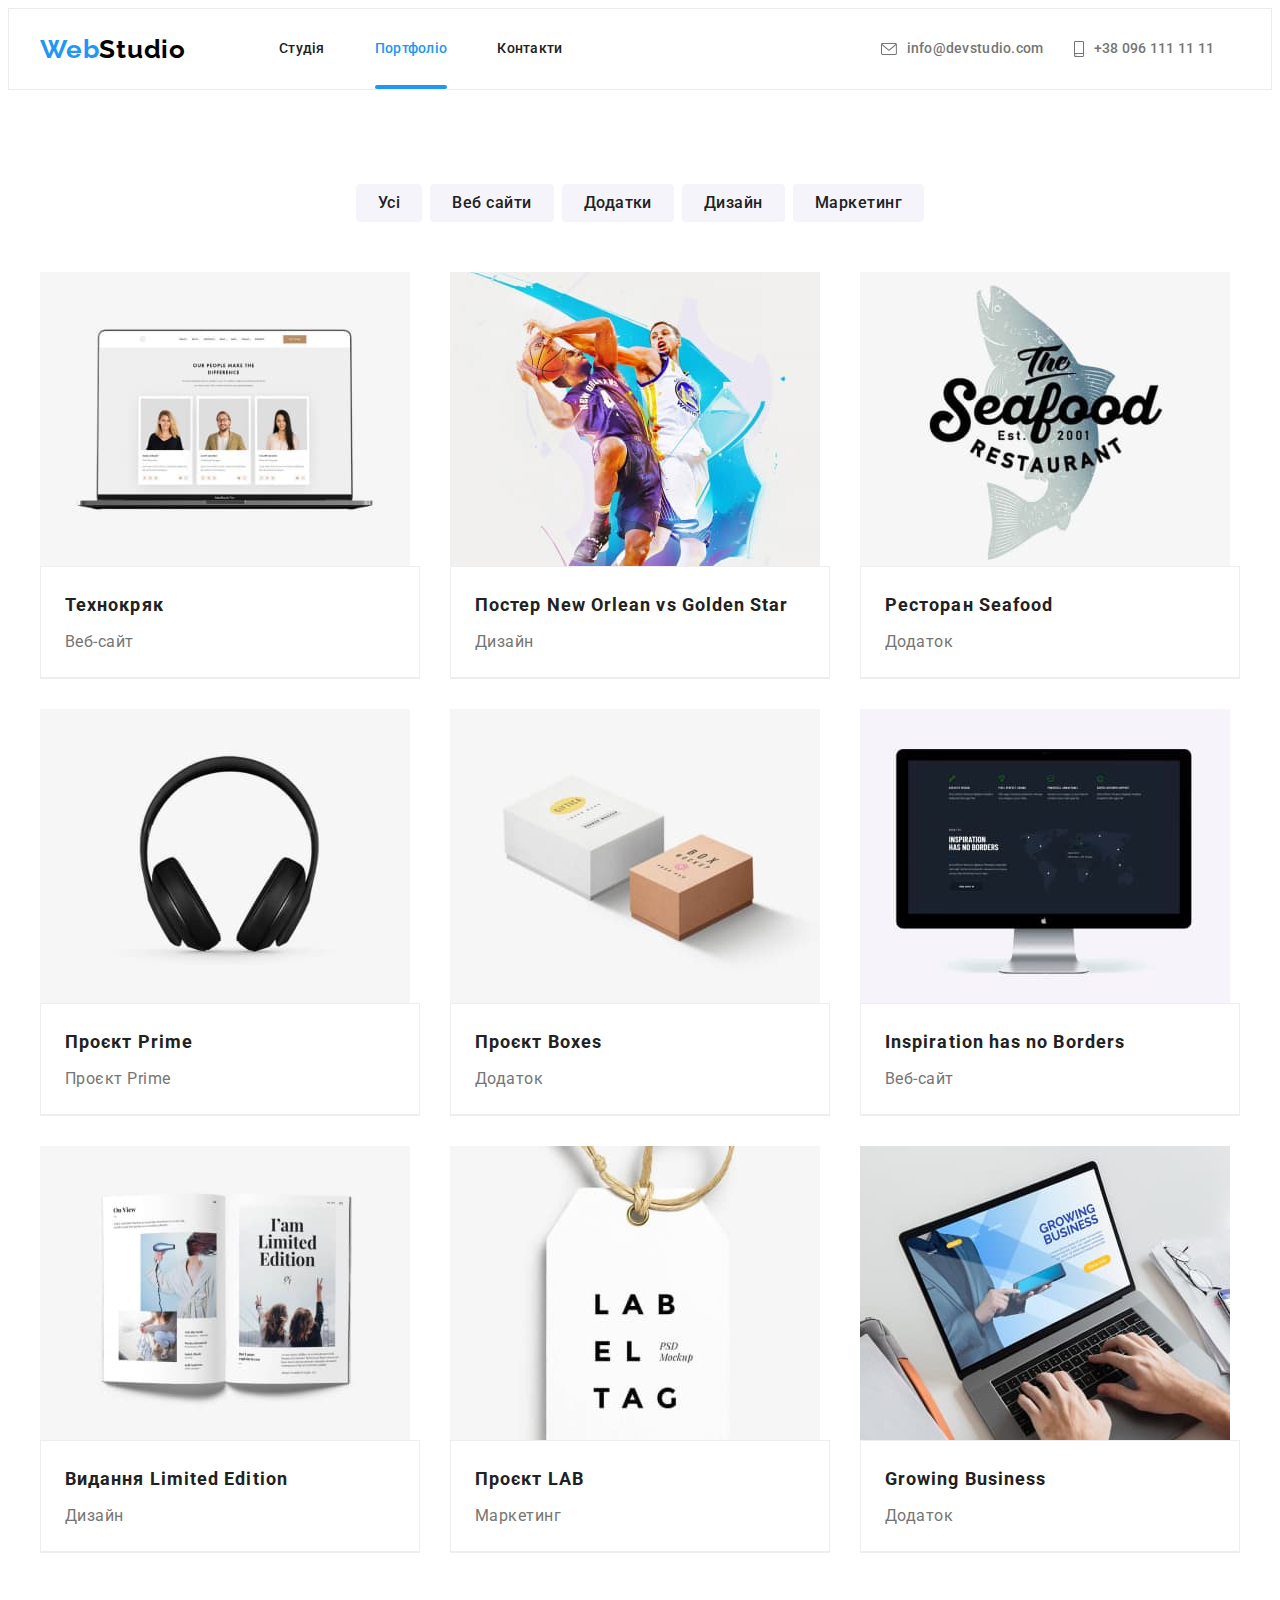
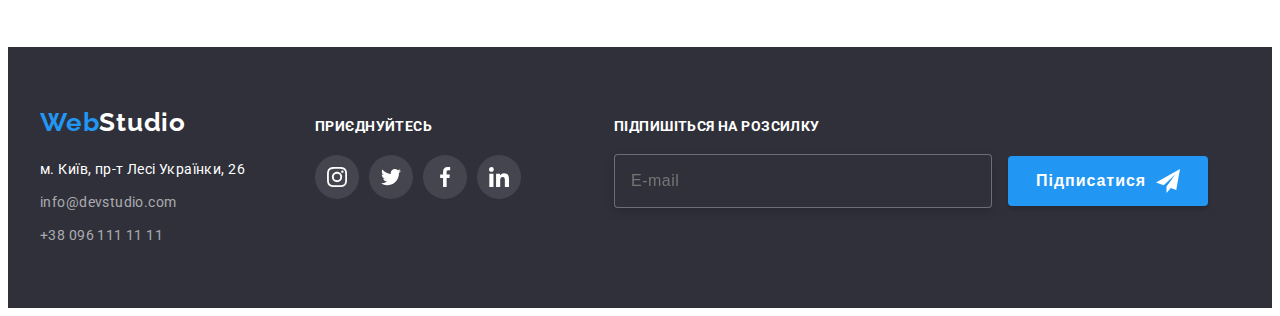
==== portfolio.html @ a2243b5a "start" ====
<!DOCTYPE html>
<html lang="uk">
  <head>
    <meta charset="UTF-8" />
    <meta http-equiv="X-UA-Compatible" content="IE=edge" />
    <meta name="viewport" content="width=device-width, initial-scale=1.0" />
    <title>Portfolio</title>
    <link rel="preconnect" href="https://fonts.googleapis.com" />
    <link rel="preconnect" href="https://fonts.gstatic.com" crossorigin />
    <link
      href="https://fonts.googleapis.com/css2?family=Raleway:wght@700&family=Roboto:wght@400;500;700;900&display=swap"
      rel="stylesheet"
    />
    <link
      rel="stylesheet"
      href="https://cdnjs.cloudflare.com/ajax/libs/modern-normalize/1.1.0/modern-normalize.min.css"
      integrity="sha512-wpPYUAdjBVSE4KJnH1VR1HeZfpl1ub8YT/NKx4PuQ5NmX2tKuGu6U/JRp5y+Y8XG2tV+wKQpNHVUX03MfMFn9Q=="
      crossorigin="anonymous"
      referrerpolicy="no-referrer"
    />
    <link rel="stylesheet" href="./css/styles.css" />
  </head>
  <body>
    <header class="header-page">
      <div class="container main-nav">
        <nav class="site">
          <a class="logo" href="./index.html"
            >Web<span class="black-logo">Studio</span></a
          >
          <ul class="site-nav">
            <li><a class="link-nav" href="./index.html">Студія</a></li>
            <li>
              <a class="link-nav current" href="/portfolio.html">Портфоліо</a>
            </li>
            <li><a class="link-nav" href="">Контакти</a></li>
          </ul>
        </nav>
        <ul class="auth-nav">
          <li class="contact-icon">
            <a class="link" href="mailto:info@devstudio.com">
              <svg class="mail-icon" width="16" height="12">
                <use href="./images/icons.svg#icon-envelope"></use></svg
              >info@devstudio.com
            </a>
          </li>
          <li class="contact-icon">
            <a class="link tel" href="tel:+380961111111">
              <svg class="smarthone-icon" width="10" height="16">
                <use href="./images/icons.svg#icon-smartphone"></use>
              </svg>
              +38 096 111 11 11
            </a>
          </li>
        </ul>
      </div>
    </header>
    <main>
      <section class="type-button">
        <div class="container">
          <div class="filter-button">
            <ul class="list-button">
              <li>
                <button class="button-filter" type="button">Усі</button>
              </li>
              <li>
                <button class="button-filter" type="button">Веб сайти</button>
              </li>
              <li>
                <button class="button-filter" type="button">Додатки</button>
              </li>
              <li>
                <button class="button-filter" type="button">Дизайн</button>
              </li>
              <li>
                <button class="button-filter" type="button">Маркетинг</button>
              </li>
            </ul>
          </div>
          <ul class="list-image">
            <li class="portfolio-image">
              <a class="link-img" href="">
                <div class="wrap">
                  <img src="./img/img8.jpg" alt="Ноутбук" width="370" />
                  <p class="hover-text">
                    Ресурс пропонує комплексні пропозиції з різним рівнем
                    функціоналу та сервісів. Все це дозволить відвідувачу
                    отримати вичерпні відомості про компанію чи приватну особу.
                  </p>
                </div>
                <div class="description-image">
                  <h2 class="title-description">Технокряк</h2>
                  <p class="sub-description">Веб-сайт</p>
                </div>
              </a>
            </li>
            <li class="portfolio-image">
              <a class="link-img" href=""
                ><img src="./img/img9.jpg" alt="Баскетбол" width="370" />
                <div class="description-image">
                  <h2 class="title-description">
                    Постер New Orlean vs Golden Star
                  </h2>
                  <p class="sub-description">Дизайн</p>
                </div>
              </a>
            </li>
            <li class="portfolio-image">
              <a class="link-img" href=""
                ><img src="./img/img10.jpg" alt="Риба" width="370" />
                <div class="description-image">
                  <h2 class="title-description">Ресторан Seafood</h2>
                  <p class="sub-description">Додаток</p>
                </div>
              </a>
            </li>
            <li class="portfolio-image">
              <a class="link-img" href=""
                ><img src="./img/img11.jpg" alt="Навушники" width="370" />
                <div class="description-image">
                  <h2 class="title-description">Проєкт Prime</h2>
                  <p class="sub-description">Проєкт Prime</p>
                </div>
              </a>
            </li>
            <li class="portfolio-image">
              <a class="link-img" href=""
                ><img src="./img/img12.jpg" alt="Коробки" width="370" />
                <div class="description-image">
                  <h2 class="title-description">Проєкт Boxes</h2>
                  <p class="sub-description">Додаток</p>
                </div>
              </a>
            </li>
            <li class="portfolio-image">
              <a class="link-img" href=""
                ><img src="./img/img13.jpg" alt="Монітор" width="370" />
                <div class="description-image">
                  <h2 class="title-description">Inspiration has no Borders</h2>
                  <p class="sub-description">Веб-сайт</p>
                </div>
              </a>
            </li>
            <li class="portfolio-image">
              <a class="link-img" href=""
                ><img src="./img/img14.jpg" alt="Книга" width="370" />
                <div class="description-image">
                  <h2 class="title-description">Видання Limited Edition</h2>
                  <p class="sub-description">Дизайн</p>
                </div>
              </a>
            </li>
            <li class="portfolio-image">
              <a class="link-img" href=""
                ><img src="./img/img15.jpg" alt="Брелок" width="370" />
                <div class="description-image">
                  <h2 class="title-description">Проєкт LAB</h2>
                  <p class="sub-description">Маркетинг</p>
                </div>
              </a>
            </li>
            <li class="portfolio-image">
              <a class="link-img" href=""
                ><img src="./img/img16.jpg" alt="Ноутбук" width="370" />
                <div class="description-image">
                  <h2 class="title-description">Growing Business</h2>
                  <p class="sub-description">Додаток</p>
                </div>
              </a>
            </li>
          </ul>
        </div>
      </section>
    </main>
    <footer class="footer">
      <div class="container footer-item">
        <div class="footer-adress">
          <a class="logo-footer" href="/index.html">Web<span class="partlogo">Studio</span></a>
          <address class="adress">
            <a class="street" href="">м. Київ, пр-т Лесі Українки, 26</a>
            <ul class="communication">
              <li class="contact-item">
                <a class="contact mail" href="mailto:info@devstudio.com">info@devstudio.com</a>
              </li>
              <li>
                <a class="contact" href="tel:+380961111111">+38 096 111 11 11</a>
              </li>
            </ul>
          </address>
        </div>
        <div class="footer-soc">
          <h2 class="footer-title">приєднуйтесь</h2>
          <ul class="footer-soc-list">
            <li class="footer-soc-item">
              <a href="" class="footer-soc-link">
                <svg class="footer-soc-icon" width="20" height="20">
                  <use href="./images/icons.svg#icon-instagram-2"></use>
                </svg>
              </a>
            </li>
            <li class="footer-soc-item">
              <a href="" class="footer-soc-link">
                <svg class="footer-soc-icon" width="20" height="20">
                  <use href="./images/icons.svg#icon-twitter-1"></use>
                </svg>
              </a>
            </li>
            <li class="footer-soc-item">
              <a href="" class="footer-soc-link">
                <svg class="footer-soc-icon" width="20" height="20">
                  <use href="./images/icons.svg#icon-facebook-1"></use>
                </svg>
              </a>
            </li>
            <li class="footer-soc-item">
              <a href="" class="footer-soc-link">
                <svg class="footer-soc-icon" width="20" height="20">
                  <use href="./images/icons.svg#icon-linkedin-1"></use>
                </svg>
              </a>
            </li>
          </ul>
        </div>
        <form class="footer-send">
          <label for="email" class="send"><span> Підпишіться на розсилку </span>
          
            <input class="input-email" type="email" name="email" placeholder="E-mail" id="email" />
          </label>
          <button class="subscribe" type="submit">Підписатися
            <svg class="icon-send" width="24" height="24">
              <use href="./images/icons.svg#icon-icon-send"></use>
            </svg>
          </button>
        </form>
      </div>
    </footer>
  </body>
</html>
---- css/styles.css ----
body {
  font-family: "Roboto", sans-serif;
  font-style: normal;
  background-color: #ffffff;
}
:root {
  --brand-color: #ffffff;
  --text-color: #212121;
  --button-color: #2196f3;
}

p,
h1,
h2,
h3,
h4,
h5,
h6 {
  margin: 0;
}
ul,
ol {
  margin: 0;
  padding-left: 0;
}
button {
  cursor: pointer;
}
address {
  font-style: normal;
  margin-top: 20px;
}
img {
  display: block;
}

.container {
  width: 1200px;
  padding-left: 15px;
  padding-right: 15px;
  margin: 0 auto;
}

.header-page {
  border: 1px solid #ececec;
  display: flex;
  align-items: center;
}

.logo {
  font-family: "Raleway";
  font-weight: 700;
  font-size: 26px;
  line-height: 1.19;
  letter-spacing: 0.03em;
  color: var(--button-color);
  text-decoration: none;
  margin-right: 93px;
}
.black-logo {
  color: #000;
}
.partlogo {
  color: var(--brand-color);
}

.button-buy {
  display: flex;
  flex-direction: column;
  align-items: center;
}

.overlay {
  max-width: 1600px;
  height: 600px;
  margin-left: auto;
  margin-right: auto;
  background-image: linear-gradient(
      to right,
      rgba(47, 48, 58, 0.4),
      rgba(47, 48, 58, 0.4)
    ),
    url(../images/hero.jpg);
  background-repeat: no-repeat;
  background-position: center;
  background-size: cover;
}

.backdrop {
  position: fixed;
  width: 100%;
  height: 100%;
  top: 0;
  left: 0;
  background-color: rgba(0, 0, 0, 0.2);
  transition: opacity 250ms cubic-bezier(0.4, 0, 0.2, 1),
    vissbility 250ms cubic-bezier(0.4, 0, 0.2, 1);
}

.backdrop.is-hidden {
  opacity: 0;
  pointer-events: none;
}

.modal {
  position: absolute;
  width: 528px;
  min-height: 581px;
  top: 50%;
  left: 50%;
  transform: translate(-50%, -50%);
  padding-left: 40px;
  padding-right: 40px;
  background: #ffffff;
  border-radius: 4px;
  box-shadow: 0px 1px 3px rgba(0, 0, 0, 0.12), 0px 1px 1px rgba(0, 0, 0, 0.14),
    0px 2px 1px rgba(0, 0, 0, 0.2);
  transform: translate(-50%, -50%) rotate(0);
  transition: transform 250ms cubic-bezier(0.4, 0, 0.2, 1),
    border-radius 250ms cubic-bezier(0.4, 0, 0.2, 1);
}

.backdrop.is-hidden .modal {
  transform: translate(-50%, -50%) rotate(-360deg);
  border-radius: 50%;
}

.close {
  width: 30px;
  height: 30px;
  background-color: #ffffff;
  border: 1px solid rgba(0, 0, 0, 0.1);
  border-radius: 50%;
  fill: #000000;
  position: absolute;
  right: 8px;
  top: 8px;
  display: flex;
  align-items: center;
  justify-content: center;
  cursor: pointer;
  transition: fill 250ms cubic-bezier(0.4, 0, 0.2, 1);
}

.close:focus,
.close:hover {
  fill: var(--button-color);
}

.is-hiden {
  opacity: 0;
  visibility: hidden;
  pointer-events: none;
}

.modal-title {
  font-weight: 700;
  font-size: 20px;
  line-height: 1.15;
  text-align: center;
  letter-spacing: 0.03em;
  color: #212121;
  margin-top: 40px;
  margin-bottom: 12px;
}
.modal-input {
  min-width: 100%;
  height: 40px;
  padding-left: 42px;
  border: 1px solid rgba(33, 33, 33, 0.2);
  border-radius: 4px;
  outline: transparent;
  transition: border-color 250ms cubic-bezier(0.4, 0, 0.2, 1);
}

.modal-input:focus {
  border-color: var(--button-color);
}

.input-label {
  margin-bottom: 10px;
}

.label {
  margin-bottom: 4px;
  margin-top: 10px;
}

.input-label span {
  display: block;
  font-weight: 400;
  font-size: 12px;
  line-height: 1.17;
  letter-spacing: 0.01em;
  color: #757575;
}

.modal-textarea {
  width: 100%;
  min-height: 120px;
  border: 1px solid rgba(33, 33, 33, 0.2);
  border-radius: 4px;
  margin-bottom: 20px;
  font-weight: 400;
  font-size: 12px;
  line-height: 1.67;
  letter-spacing: 0.01em;
  color: rgba(117, 117, 117, 0.5);
  padding-top: 12px;
  padding-left: 16px;
  resize: none;
  outline: transparent;
  transition: border-color 250ms cubic-bezier(0.4, 0, 0.2, 1);
}
.modal-textarea:focus {
  border-color: var(--button-color);
}

.input-wrap {
  position: relative;
}

.input-label {
  margin-bottom: 10px;
}

.modal-link {
  text-decoration: none;
  margin-left: 2px;
}

.modal-icon {
  position: absolute;
  left: 15px;
  top: 50%;
  transform: translateY(-50%);
  right: 15px;
  transition: fill 250ms cubic-bezier(0.4, 0, 0.2, 1);
}

.modal-input:focus + .modal-icon {
  fill: var(--button-color);
}

.modal-send {
  font-weight: 700;
  font-size: 16px;
  line-height: 1.88;
  text-align: center;
  justify-content: center;
  letter-spacing: 0.06em;
  color: #ffffff;
  background: #2196f3;

  border-radius: 4px;
  border: none;
  padding-top: 10px;
  padding-bottom: 10px;
  min-width: 200px;
  cursor: pointer;
  display: block;
  margin: 0 auto;
  transition: box-shadow 250ms cubic-bezier(0.4, 0, 0.2, 1);
}

.modal-send:hover,
.modal-send:focus {
  box-shadow: 0px 4px 4px rgba(0, 0, 0, 0.15);
}

.checkbox-label {
  display: flex;
  align-items: center;
  justify-content: center;
  font-weight: 400;
  font-size: 14px;
  line-height: 1.71;
  letter-spacing: 0.03em;
  color: #757575;
  margin-bottom: 30px;
}

.checkbox-text {
  color: var(--button-color);
  position: relative;
}

.checkbox-text::after {
  content: "";
  width: 100%;
  height: 1px;
  background: #2196f3;
  border-radius: 1px;
  position: absolute;
  display: block;
  bottom: 0;
}

.checkbox {
  appearance: none;
}

.icon {
  display: inline-block;
  width: 16px;
  height: 15px;
  border: 2px solid #212121;
  border-radius: 4px;
  margin-right: 8px;
}

.checkbox:checked + .icon {
  border-color: var(--button-color);
  background-color: var(--button-color);
  background-image: url(../images/checked.svg);
  background-size: contain;
  background-origin: content-box;
}

.decision {
  padding-top: 200px;
  padding-bottom: 200px;
  background-color: #2f303a;
  display: flex;
  align-items: center;
}

.footer {
  background-color: #2f303a;
}
.footer-soc {
  margin-left: 70px;
}

.footer-item {
  display: flex;
  align-items: baseline;
}

.footer-title {
  display: block;
  font-weight: 700;
  font-size: 14px;
  line-height: 1.14;
  letter-spacing: 0.03em;
  text-transform: uppercase;
  color: #ffffff;
  margin-bottom: 20px;
}

.footer-soc-icon {
  fill: #ffffff;
}

.footer-soc-list {
  display: flex;
  justify-content: center;
  gap: 10px;
}

.footer-soc-link {
  width: 100%;
  height: 100%;
  display: flex;
  align-items: center;
  justify-content: center;
  background: rgba(255, 255, 255, 0.1);
  border-radius: 50%;
  fill: #ffffff;
  transition: background-color 250ms cubic-bezier(0.4, 0, 0.2, 1),
    fill 250ms cubic-bezier(0.4, 0, 0.2, 1);
}

.footer-soc-link:hover,
.footer-soc-link:focus {
  background-color: #2196f3;
  fill: #ffffff;
}

.footer-soc-item {
  width: 44px;
  height: 44px;
}

.footer-icon-item {
  width: calc((100% - 30px) / 4);
}

.subscribe {
  background-color: var(--button-color);
  box-shadow: 0px 4px 4px rgba(0, 0, 0, 0.15);
  border-radius: 4px;
  font-weight: 700;
  font-size: 16px;
  line-height: 1.88;
  letter-spacing: 0.06em;
  color: #ffffff;
  min-width: 200px;
  height: 50px;
  border: none;
  margin-left: 12px;
  cursor: pointer;
  display: inline-flex;
  padding-left: 28px;
  align-items: center;
}

.icon-send {
  fill: #ffffff;
  margin-left: 10px;
}

.send {
}

.send span {
  display: block;
  font-weight: 700;
  font-size: 14px;
  line-height: 16px;
  letter-spacing: 0.03em;
  text-transform: uppercase;
  color: #ffffff;
  margin-bottom: 20px;
}

.footer-send {
  margin-left: 93px;
}

.input-email {
  font-weight: 400;
  font-size: 16px;
  line-height: 1.25;
  letter-spacing: 0.03em;
  color: rgba(255, 255, 255, 0.6);
  background-color: #2f303a;
  border: 1px solid rgba(255, 255, 255, 0.3);
  filter: drop-shadow(0px 4px 4px rgba(0, 0, 0, 0.15));
  border-radius: 4px;
  min-width: 358px;
  height: 50px;
  padding-left: 16px;
}

.site-nav,
.auth-nav,
.communication,
.list,
.header-page,
.list-button,
.list-image,
.list-do,
.list-team,
.icon-list,
.social-team-list,
.footer-soc-list {
  list-style-type: none;
}

.contact-icon {
  display: flex;
  color: #757575;
  cursor: pointer;
}

.link-nav {
  font-weight: 500;
  font-size: 14px;
  line-height: 1.14;
  letter-spacing: 0.02em;
  color: #212121;
  text-decoration: none;
  display: flex;
  padding-top: 32px;
  padding-bottom: 32px;
  transition: color 250ms cubic-bezier(0.4, 0, 0.2, 1);
}

.current {
  color: #2196f3;
  position: relative;
}

.current::after {
  content: "";
  width: 100%;
  height: 4px;
  background: #2196f3;
  border-radius: 2px;
  position: absolute;
  display: block;
  bottom: 0;
}

.link-nav:hover,
.link-nav:focus {
  color: var(--button-color);
}

.link {
  font-weight: 500;
  font-size: 14px;
  line-height: 1.14;
  letter-spacing: 0.02em;
  text-decoration: none;
  color: #757575;
  fill: #757575;
  display: flex;
  justify-content: center;
  align-items: center;
  transition: color 250ms cubic-bezier(0.4, 0, 0.2, 1),
    fill 250ms cubic-bezier(0.4, 0, 0.2, 1);
}

.mail-icon {
  margin-right: 10px;
  fill: currentColor;
}

.smarthone-icon {
  margin-right: 10px;
  fill: currentColor;
}

.link:hover,
.link:focus {
  color: var(--button-color);
  fill: var(--button-color);
}

.tel {
  color: #757575;
}

.street {
  font-size: 14px;
  line-height: 1.71;
  letter-spacing: 0.03em;
  color: var(--brand-color);
  text-decoration: none;
  font-style: normal;
  margin-bottom: 9px;
}

.contact {
  font-size: 14px;
  line-height: 1.71;
  letter-spacing: 0.03em;
  color: rgba(255, 255, 255, 0.6);
  text-decoration: none;
  font-style: normal;
  margin-bottom: 9px;
}

.title {
  font-weight: 900;
  font-size: 44px;
  line-height: 1.36;
  letter-spacing: 0.06em;
  text-align: center;
  color: var(--brand-color);
  text-transform: uppercase;

  margin-bottom: 30px;
  max-width: 696px;
}
.button {
  background-color: var(--button-color);
  font-weight: 700;
  font-size: 16px;
  line-height: 1.88;
  letter-spacing: 0.06em;
  color: var(--brand-color);
  font-family: inherit;
  border-radius: 4px;
  padding: 10px 32px;
  min-width: 216px;
  text-align: center;
  display: inline-block;
  box-shadow: 0px 4px 4px rgba(0, 0, 0, 0.15);
  border: 0;
}

.list {
  display: flex;
  gap: 30px;
}

.details-icon {
  width: 270px;
  height: 120px;
  display: flex;
  background: #f5f4fa;
  justify-content: center;
  align-items: center;
  border-radius: 4px;
}

.icon-list {
  fill: hsla(0, 0%, 13%, 1);
}

.details {
  display: flex;
}

.list-do {
  display: flex;
  gap: 30px;
}

.pre-title {
  font-weight: 700;
  font-size: 36px;
  line-height: 1.17;
  letter-spacing: 0.03em;
  color: var(--text-color);
  margin-bottom: 50px;
  text-align: center;
}

.img-image {
  position: relative;
}

.img-title {
  font-weight: 700;
  font-size: 14px;
  line-height: 1.14;
  text-align: center;
  letter-spacing: 0.03em;
  text-transform: uppercase;
  color: #ffffff;
  background: rgba(47, 48, 58, 0.8);
  width: 370px;
  height: 70px;
  align-items: center;
  justify-content: center;
  padding-top: 27px;
  padding-bottom: 27px;
  position: absolute;
  bottom: 0px;
}

.description {
  font-size: 14px;
  line-height: 1.71;
  letter-spacing: 0.03em;
  color: #757575;
}
.sub-title {
  font-weight: 700;
  font-size: 14px;
  line-height: 1.14;
  letter-spacing: 0.03em;
  text-transform: uppercase;
  color: var(--text-color);
  margin-bottom: 10px;
  margin-top: 30px;
}
.type-button {
  text-decoration: none;
  background-color: #fff;
  padding-top: 94px;
  padding-bottom: 94px;
}

.filter-button {
  display: flex;
  justify-content: center;
}
.list-button {
  display: flex;
  gap: 8px;
  text-align: center;
}
.hero {
  padding-bottom: 94px;
}
.link-img {
  text-decoration: none;
}

.wrap {
  position: relative;
  overflow: hidden;
}

.portfolio-image:hover .hover-text {
  transform: translateY(0);
}

.hover-text {
  position: absolute;
  top: 0;
  font-style: normal;
  padding-left: 24px;
  padding-right: 24px;
  padding-top: 63px;
  padding-bottom: 63px;
  background-color: rgba(33, 150, 243, 0.9);
  font-weight: 400;
  font-size: 18px;
  line-height: 1.56;
  letter-spacing: 0.03em;
  color: #ffffff;
  height: 100%;
  transform: translateY(100%);
  transition: transform 250ms cubic-bezier(0.4, 0, 0.2, 1);
  overflow: auto;
}

.portfolio-image {
  width: calc((100% - 60px) / 3);
  border-bottom: 1px solid #eeeeee;
  transition: box-shadow 250ms cubic-bezier(0.4, 0, 0.2, 1);
}

.portfolio-image:hover {
  box-shadow: 0px 1px 1px rgba(0, 0, 0, 0.12), 0px 4px 4px rgba(0, 0, 0, 0.06),
    1px 4px 6px rgba(0, 0, 0, 0.16);
}

.team {
  background-color: #f5f4fa;
  padding-top: 94px;
  padding-bottom: 94px;
}

.our-team {
  display: flex;
}

.list-team {
  display: flex;
  gap: 30px;
}

.filter {
  background-color: #f5f4fa;
  color: var(--text-color);
}
.button-filter {
  background-color: #f5f4fa;
  font-weight: 500;
  font-size: 16px;
  line-height: 1.62;
  text-align: center;
  letter-spacing: 0.03em;
  color: var(--text-color);
  font-family: Roboto, sans-serif;
  padding-top: 6px;
  padding-bottom: 6px;
  padding-left: 22px;
  padding-right: 22px;
  border-radius: 4px;
  border: 0;
  transition: box-shadow 250ms cubic-bezier(0.4, 0, 0.2, 1),
    color 250ms cubic-bezier(0.4, 0, 0.2, 1),
    background-color 250ms cubic-bezier(0.4, 0, 0.2, 1);
}

.button-filter:hover,
.button-filter:focus {
  background-color: var(--button-color);
  color: var(--brand-color);
  box-shadow: 0px 3px 1px rgba(0, 0, 0, 0.1), 0px 1px 2px rgba(0, 0, 0, 0.08),
    0px 2px 2px rgba(0, 0, 0, 0.12);
}

.button-filter:active {
  background: var(--button-color);
  color: var(--brand-color);
}
.title-name {
  font-weight: 500;
  font-size: 16px;
  line-height: 1.87;
  letter-spacing: 0.03em;
  color: var(--text-color);
  margin-bottom: 10px;
  text-align: center;
}
.title-description {
  font-weight: 700;
  font-size: 18px;
  line-height: 2;
  letter-spacing: 0.06em;
  color: var(--text-color);

  margin-bottom: 4px;
}
.sub-description {
  font-size: 16px;
  line-height: 1.88;
  letter-spacing: 0.03em;
  color: #757575;
}
.footer {
  padding-top: 60px;
  padding-bottom: 60px;
}
.list-button {
  margin-bottom: 50px;
}

.list-image {
  display: flex;
  gap: 30px;
  flex-wrap: wrap;
}

.auth-nav {
  display: flex;
  gap: 30px;
  align-items: center;
  margin-left: 318px;
}

.site-nav {
  display: flex;
  gap: 50px;
}
.site {
  display: flex;
  align-items: center;
}
.main-nav {
  display: flex;
}
.description-name {
  font-size: 16px;
  line-height: 1.19;
  text-align: center;
  letter-spacing: 0.03em;
  color: #757575;
}

.title-profession {
  padding-top: 30px;
  padding-bottom: 30px;
  background: #ffffff;
}

.soc-list {
  margin-top: 16px;
  display: flex;
  justify-content: center;
  gap: 10px;
}

.soc-link {
  width: 100%;
  height: 100%;
  display: flex;
  align-items: center;
  justify-content: center;
  background: #ffffff;
  border-radius: 50%;
  fill: #afb1b8;
  transition: background-color 250ms cubic-bezier(0.4, 0, 0.2, 1),
    fill 250ms cubic-bezier(0.4, 0, 0.2, 1);
}

.soc-link:hover,
.soc-link:focus {
  background-color: #2196f3;
  fill: #ffffff;
}

.soc-item {
  width: 44px;
  height: 44px;
}

.icon-item {
  width: calc((100% - 30px) / 4);
  box-shadow: 0px 1px 3px rgba(0, 0, 0, 0.12), 0px 1px 1px rgba(0, 0, 0, 0.14),
    0px 2px 1px rgba(0, 0, 0, 0.2);
}

.clients {
  padding-top: 94px;
  padding-bottom: 94px;
}

.title-clients {
  margin-bottom: 50px;
  font-style: normal;
  font-weight: 700;
  font-size: 36px;
  line-height: 1.67;
  text-align: center;
  letter-spacing: 0.03em;
  color: #212121;
}

.clients-list {
  display: flex;
  gap: 30px;
}

.client-item {
  width: calc((100% - 150px) / 6);
  height: 92px;
}

.client-link {
  width: 100%;
  height: 100%;
  border: 1px solid #afb1b8;
  border-radius: 4px;
  display: flex;
  align-items: center;
  justify-content: center;
  transition: border-color 250ms cubic-bezier(0.4, 0, 0.2, 1);
}

.client-icon {
  fill: #afb1b8;
  transition: fill 250ms cubic-bezier(0.4, 0, 0.2, 1);
}

.client-link:hover,
.client-link:focus {
  border-color: hsla(207, 90%, 54%, 1);
}

.client-link:hover .client-icon,
.client-link:focus .client-icon {
  fill: #2196f3;
}

.logo-footer {
  font-family: "Raleway";
  font-weight: 700;
  font-size: 26px;
  line-height: 1.19;
  letter-spacing: 0.03em;
  color: var(--button-color);
  text-decoration: none;
  margin-bottom: 20px;
}
.description-image {
  padding-top: 20px;
  padding-bottom: 20px;
  padding-left: 24px;
  padding-right: 24px;
  border: 1px solid #eeeeee;
}
.section-details {
  padding-top: 94px;
  padding-bottom: 94px;
}
.contact-item {
  margin-bottom: 9px;
}
.communication {
  margin-top: 9px;
}
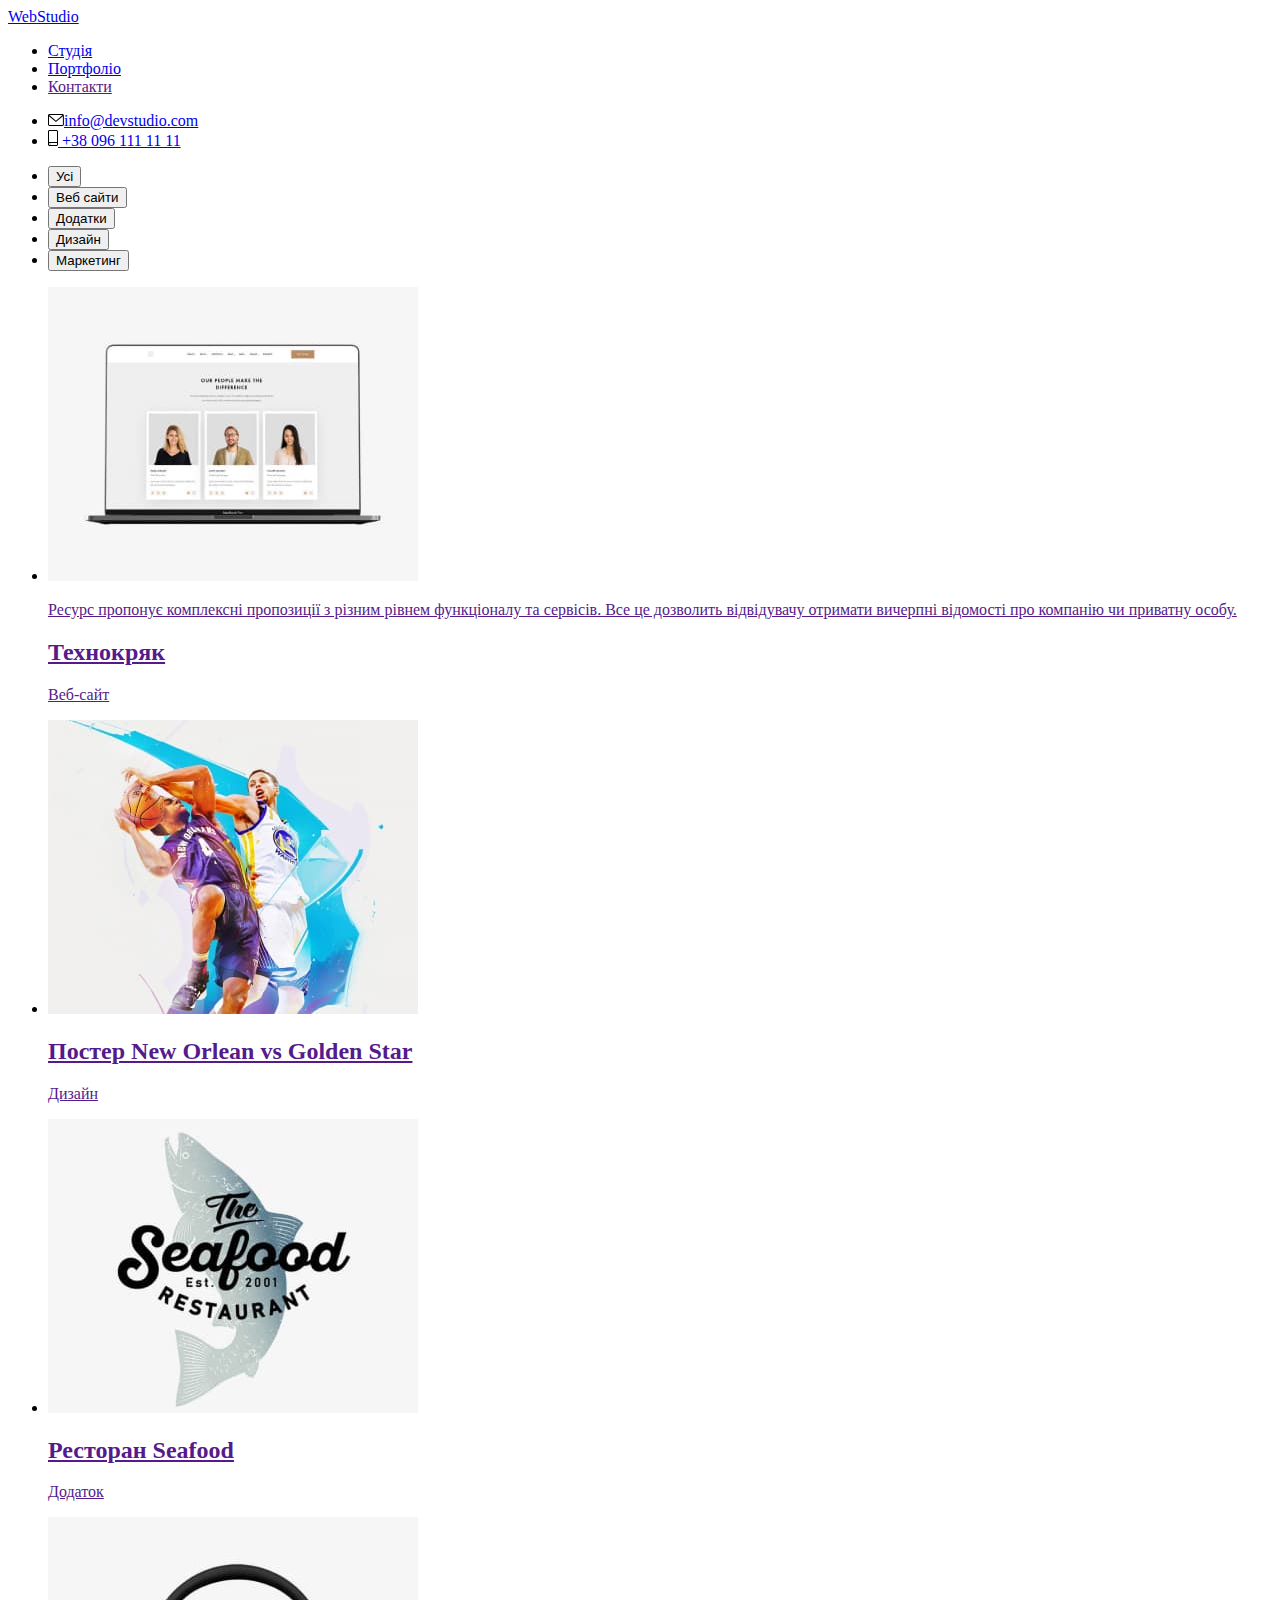
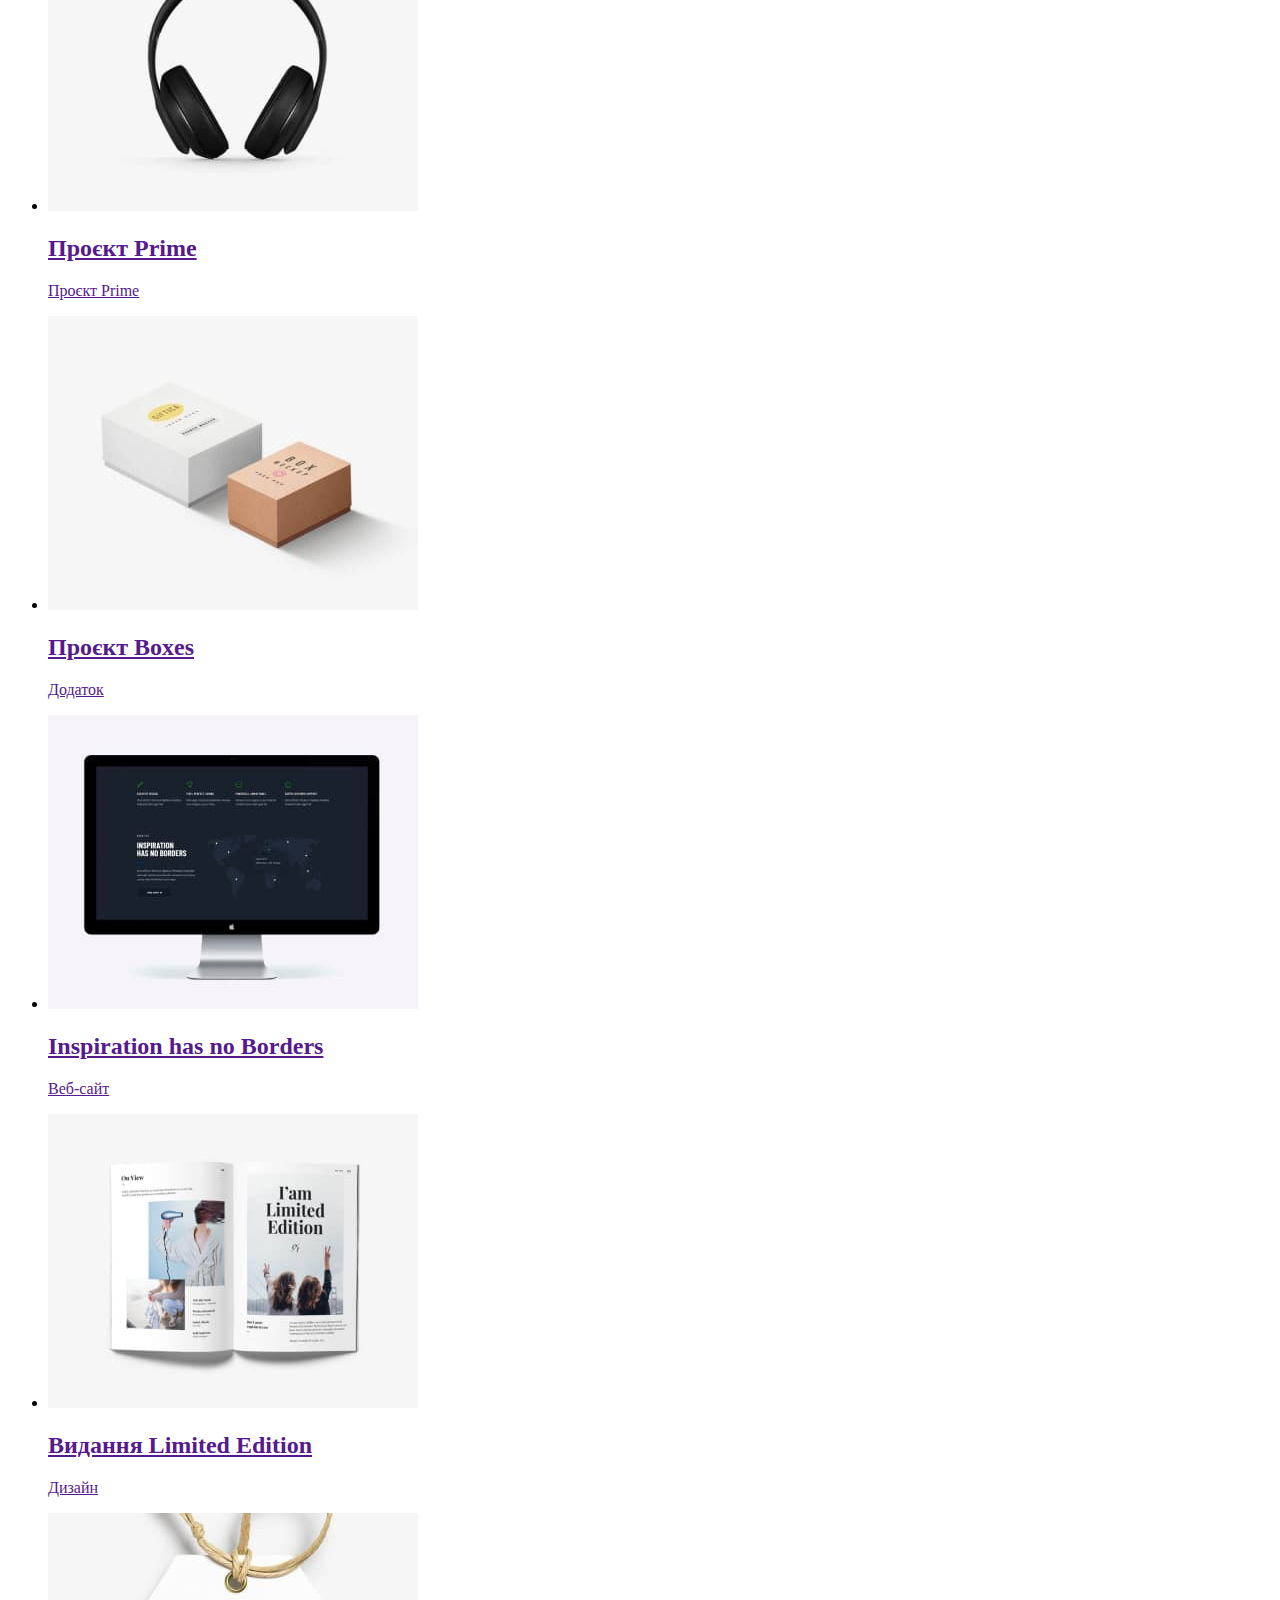
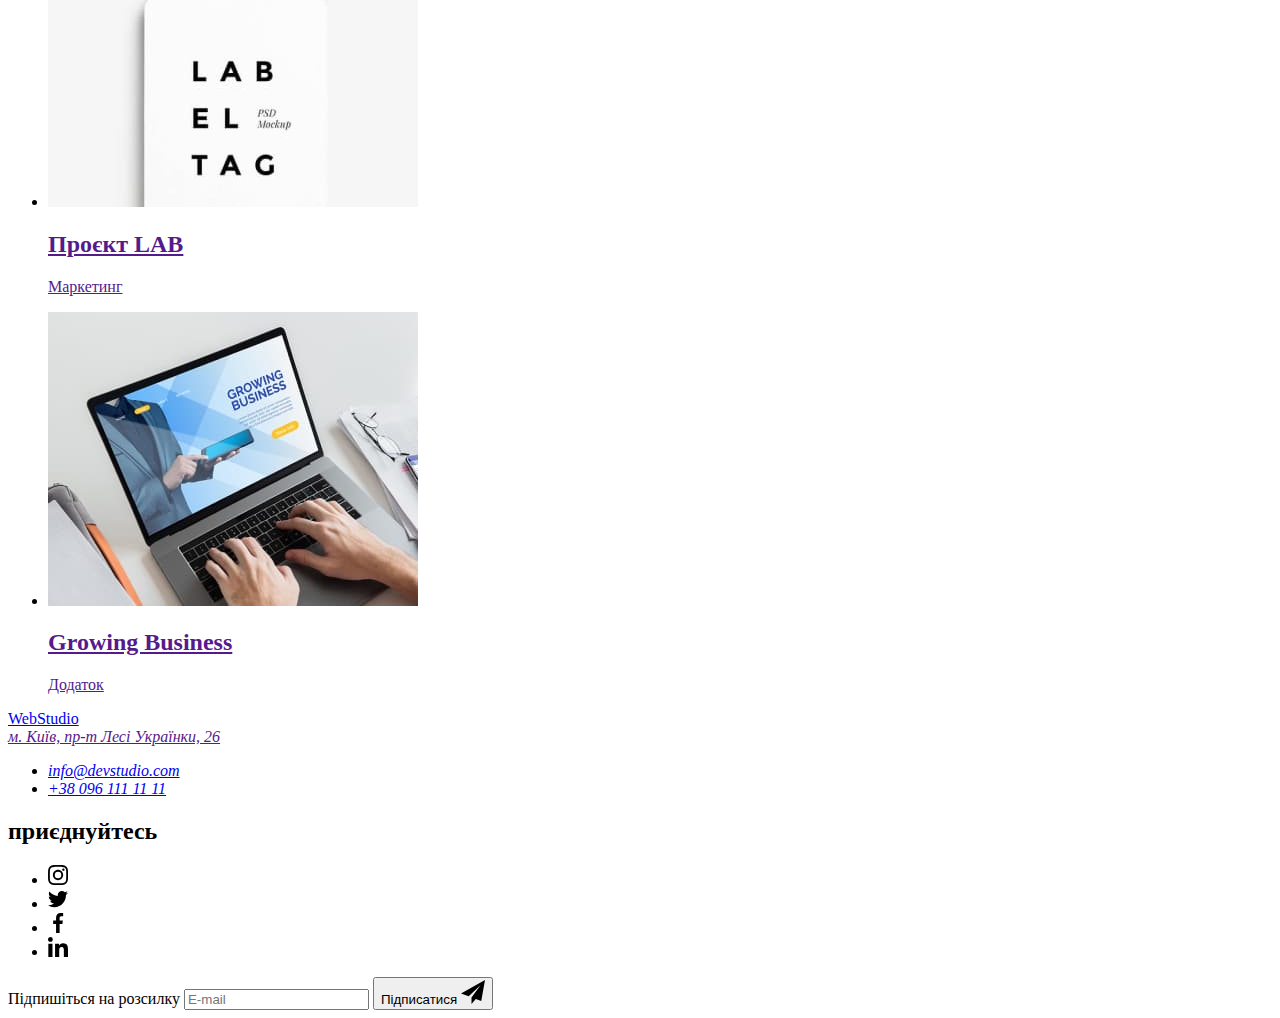
==== commit d2d4d7a2: "scss" ====
--- a/portfolio.html
+++ b/portfolio.html
@@ -18,7 +18,7 @@
       crossorigin="anonymous"
       referrerpolicy="no-referrer"
     />
-    <link rel="stylesheet" href="./css/styles.css" />
+    <link rel="stylesheet" href="./saas/main.min.css" />
   </head>
   <body>
     <header class="header-page">
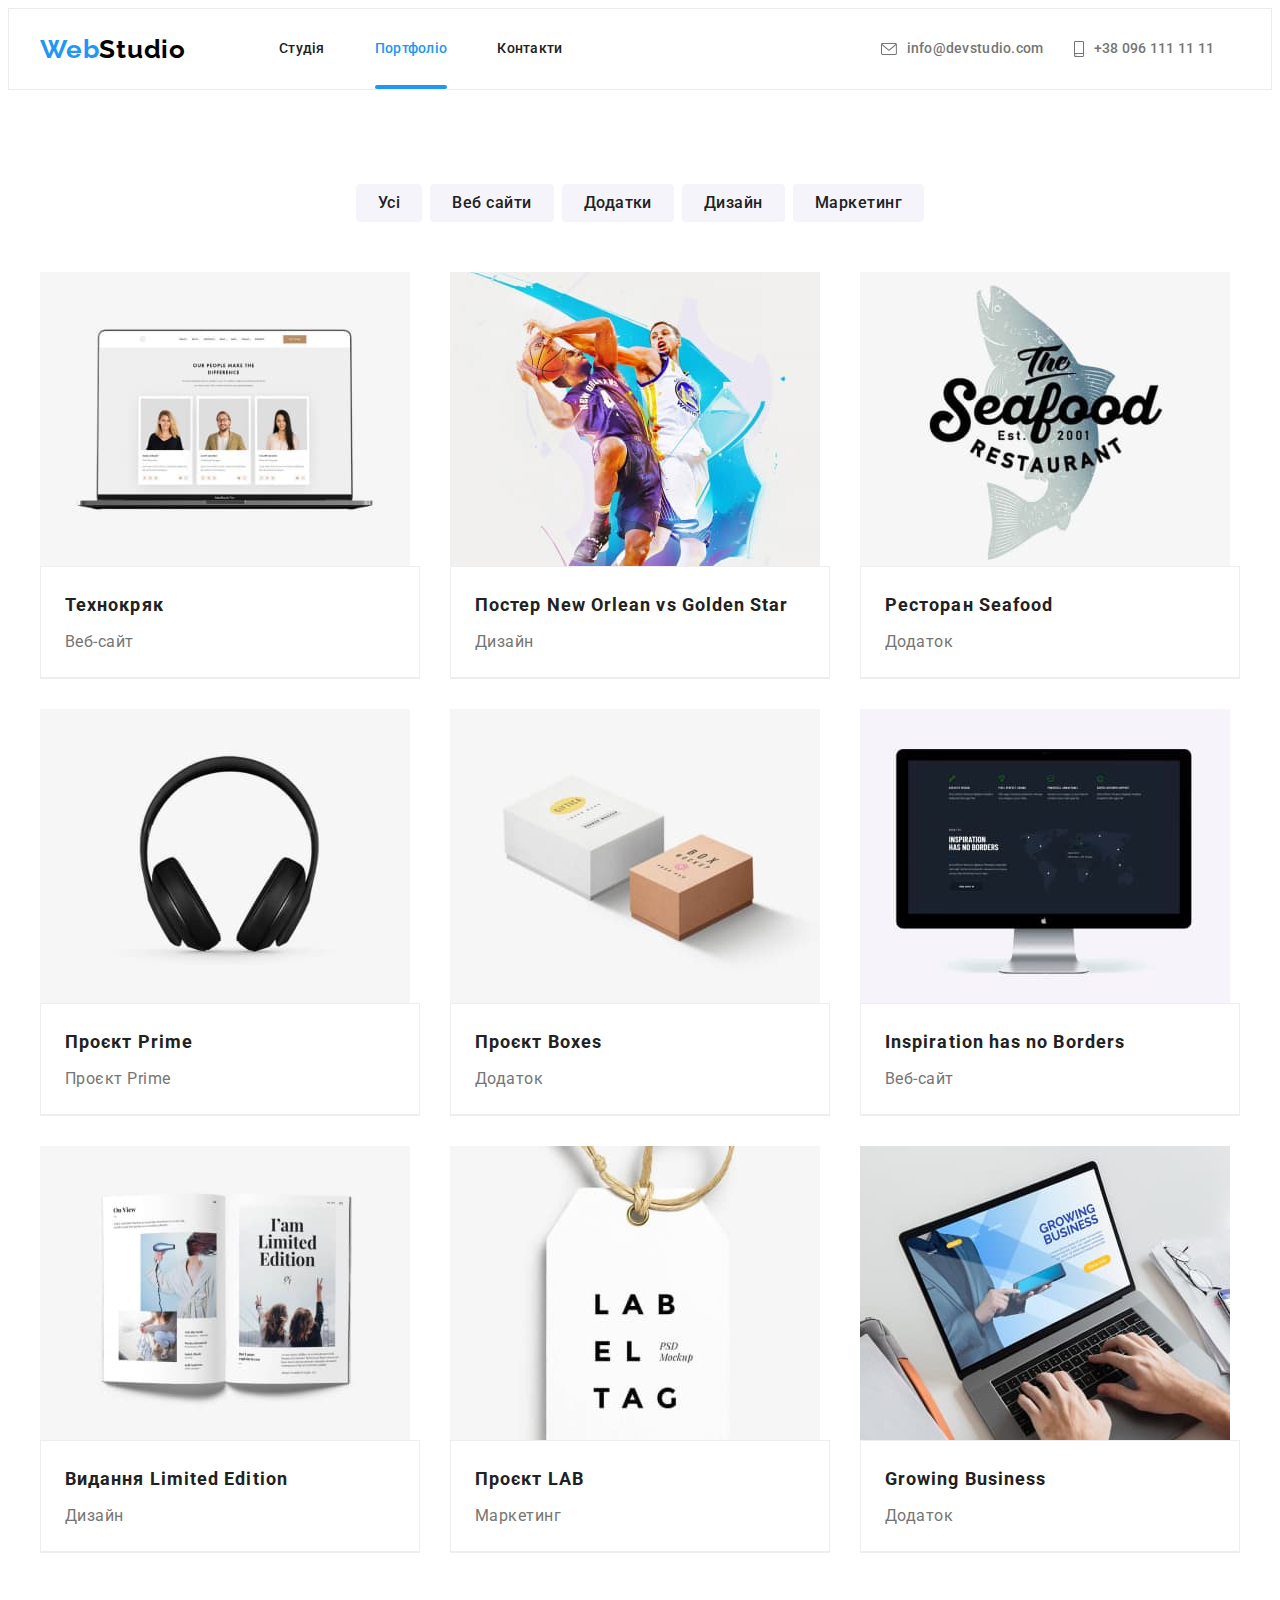
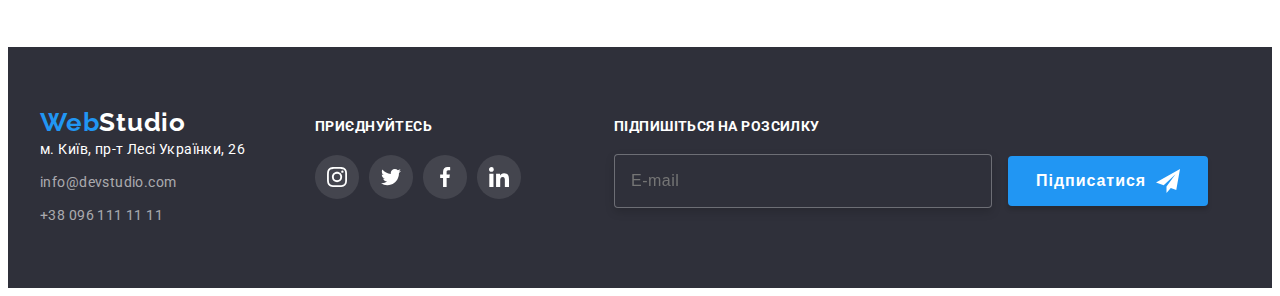
==== commit 909088c4: "sass" ====
--- a/portfolio.html
+++ b/portfolio.html
@@ -18,7 +18,7 @@
       crossorigin="anonymous"
       referrerpolicy="no-referrer"
     />
-    <link rel="stylesheet" href="./saas/main.min.css" />
+    <link rel="stylesheet" href="./css/main.min.css" />
   </head>
   <body>
     <header class="header-page">
--- a/css/main.min.css
+++ b/css/main.min.css
@@ -0,0 +1 @@
+.header-page{border:1px solid #ececec;display:flex;align-items:center}.logo{font-family:"Raleway";font-weight:700;font-size:26px;line-height:1.19;letter-spacing:.03em;color:var(--button-color);text-decoration:none;margin-right:93px}.partlogo{color:var(--brand-color)}.contact-icon{display:flex;color:#757575;cursor:pointer}.link-nav{font-weight:500;font-size:14px;line-height:1.14;letter-spacing:.02em;color:#212121;text-decoration:none;display:flex;padding-top:32px;padding-bottom:32px;transition:color 250ms cubic-bezier(0.4, 0, 0.2, 1)}.current{color:#2196f3;position:relative}.current::after{content:"";width:100%;height:4px;background:#2196f3;border-radius:2px;position:absolute;display:block;bottom:0}.link-nav:hover,.link-nav:focus{color:var(--button-color)}.link{font-weight:500;font-size:14px;line-height:1.14;letter-spacing:.02em;text-decoration:none;color:#757575;fill:#757575;display:flex;justify-content:center;align-items:center;transition:color 250ms cubic-bezier(0.4, 0, 0.2, 1),fill 250ms cubic-bezier(0.4, 0, 0.2, 1)}.mail-icon{margin-right:10px;fill:currentColor}.smarthone-icon{margin-right:10px;fill:currentColor}.link:hover,.link:focus{color:var(--button-color);fill:var(--button-color)}.tel{color:#757575}.auth-nav{display:flex;gap:30px;align-items:center;margin-left:318px}.site-nav{display:flex;gap:50px}.site{display:flex;align-items:center}.main-nav{display:flex}.title{font-weight:900;font-size:44px;line-height:1.36;letter-spacing:.06em;text-align:center;color:var(--brand-color);text-transform:uppercase;margin-bottom:30px;max-width:696px}.button{background-color:var(--button-color);font-weight:700;font-size:16px;line-height:1.88;letter-spacing:.06em;color:var(--brand-color);font-family:inherit;border-radius:4px;padding:10px 32px;min-width:216px;text-align:center;display:inline-block;box-shadow:0px 4px 4px rgba(0,0,0,.15);border:0}.overlay{max-width:1600px;height:600px;margin-left:auto;margin-right:auto;background-image:linear-gradient(to right, rgba(47, 48, 58, 0.4), rgba(47, 48, 58, 0.4)),url(../images/hero.jpg);background-repeat:no-repeat;background-position:center;background-size:cover}.button-buy{display:flex;flex-direction:column;align-items:center}.button{cursor:pointer}.decision{padding-top:200px;padding-bottom:200px;background-color:#2f303a;display:flex;align-items:center}.backdrop{position:fixed;width:100%;height:100%;top:0;left:0;background-color:rgba(0,0,0,.2);transition:opacity 250ms cubic-bezier(0.4, 0, 0.2, 1),vissbility 250ms cubic-bezier(0.4, 0, 0.2, 1)}.backdrop.is-hidden{opacity:0;pointer-events:none}.backdrop.is-hidden .modal{transform:translate(-50%, -50%) rotate(-360deg);border-radius:50%}.close{width:30px;height:30px;background-color:#fff;border:1px solid rgba(0,0,0,.1);border-radius:50%;fill:#000;position:absolute;right:8px;top:8px;display:flex;align-items:center;justify-content:center;cursor:pointer;transition:fill 250ms cubic-bezier(0.4, 0, 0.2, 1)}.close:focus,.close:hover{fill:var(--button-color)}.is-hiden{opacity:0;visibility:hidden;pointer-events:none}.modal{position:absolute;width:528px;min-height:581px;top:50%;left:50%;transform:translate(-50%, -50%);padding-left:40px;padding-right:40px;background:#fff;border-radius:4px;box-shadow:0px 1px 3px rgba(0,0,0,.12),0px 1px 1px rgba(0,0,0,.14),0px 2px 1px rgba(0,0,0,.2);transform:translate(-50%, -50%) rotate(0);transition:transform 250ms cubic-bezier(0.4, 0, 0.2, 1),border-radius 250ms cubic-bezier(0.4, 0, 0.2, 1)}.modal-title{font-weight:700;font-size:20px;line-height:1.15;text-align:center;letter-spacing:.03em;color:#212121;margin-top:40px;margin-bottom:12px}.modal-input{min-width:100%;height:40px;padding-left:42px;border:1px solid rgba(33,33,33,.2);border-radius:4px;outline:rgba(0,0,0,0);transition:border-color 250ms cubic-bezier(0.4, 0, 0.2, 1)}.modal-input:focus{border-color:var(--button-color)}.input-label{margin-bottom:10px}.label{margin-bottom:4px;margin-top:10px}.input-label span{display:block;font-weight:400;font-size:12px;line-height:1.17;letter-spacing:.01em;color:#757575}.modal-textarea{width:100%;min-height:120px;border:1px solid rgba(33,33,33,.2);border-radius:4px;margin-bottom:20px;font-weight:400;font-size:12px;line-height:1.67;letter-spacing:.01em;color:rgba(117,117,117,.5);padding-top:12px;padding-left:16px;resize:none;outline:rgba(0,0,0,0);transition:border-color 250ms cubic-bezier(0.4, 0, 0.2, 1)}.modal-textarea:focus{border-color:var(--button-color)}.input-wrap{position:relative}.input-label{margin-bottom:10px}.modal-link{text-decoration:none;margin-left:2px}.modal-icon{position:absolute;left:15px;top:50%;transform:translateY(-50%);right:15px;transition:fill 250ms cubic-bezier(0.4, 0, 0.2, 1)}.modal-input:focus+.modal-icon{fill:var(--button-color)}.modal-send{font-weight:700;font-size:16px;line-height:1.88;text-align:center;justify-content:center;letter-spacing:.06em;color:#fff;background:#2196f3;border-radius:4px;border:none;padding-top:10px;padding-bottom:10px;min-width:200px;cursor:pointer;display:block;margin:0 auto;transition:box-shadow 250ms cubic-bezier(0.4, 0, 0.2, 1)}.modal-send:hover,.modal-send:focus{box-shadow:0px 4px 4px rgba(0,0,0,.15)}.checkbox-label{display:flex;align-items:center;justify-content:center;font-weight:400;font-size:14px;line-height:1.71;letter-spacing:.03em;color:#757575;margin-bottom:30px}.checkbox-text{color:var(--button-color);position:relative}.checkbox-text::after{content:"";width:100%;height:1px;background:#2196f3;border-radius:1px;position:absolute;display:block;bottom:0}.checkbox{-webkit-appearance:none;-moz-appearance:none;appearance:none}.icon{display:inline-block;width:16px;height:15px;border:2px solid #212121;border-radius:4px;margin-right:8px}.checkbox:checked+.icon{border-color:var(--button-color);background-color:var(--button-color);background-image:url(../images/checked.svg);background-size:contain;background-origin:content-box}.details-icon{width:270px;height:120px;display:flex;background:#f5f4fa;justify-content:center;align-items:center;border-radius:4px}.icon-list{fill:#212121}.details{display:flex}.description{font-size:14px;line-height:1.71;letter-spacing:.03em;color:#757575}.sub-title{font-weight:700;font-size:14px;line-height:1.14;letter-spacing:.03em;text-transform:uppercase;color:var(--text-color);margin-bottom:10px;margin-top:30px}.list{display:flex;gap:30px}.section-details{padding-top:94px;padding-bottom:94px}.list-do{display:flex;gap:30px}.pre-title{font-weight:700;font-size:36px;line-height:1.17;letter-spacing:.03em;color:var(--text-color);margin-bottom:50px;text-align:center}.img-image{position:relative}.img-title{font-weight:700;font-size:14px;line-height:1.14;text-align:center;letter-spacing:.03em;text-transform:uppercase;color:#fff;background:rgba(47,48,58,.8);width:370px;height:70px;align-items:center;justify-content:center;padding-top:27px;padding-bottom:27px;position:absolute;bottom:0px}.hero{padding-bottom:94px}.pre-title{font-weight:700;font-size:36px;line-height:1.17;letter-spacing:.03em;color:var(--text-color);margin-bottom:50px;text-align:center}.team{background-color:#f5f4fa;padding-top:94px;padding-bottom:94px}.our-team{display:flex}.list-team{display:flex;gap:30px}.title-name{font-weight:500;font-size:16px;line-height:1.87;letter-spacing:.03em;color:var(--text-color);margin-bottom:10px;text-align:center}.description-name{font-size:16px;line-height:1.19;text-align:center;letter-spacing:.03em;color:#757575}.title-profession{padding-top:30px;padding-bottom:30px;background:#fff}.soc-list{margin-top:16px;display:flex;justify-content:center;gap:10px}.soc-link{width:100%;height:100%;display:flex;align-items:center;justify-content:center;background:#fff;border-radius:50%;fill:#afb1b8;transition:background-color 250ms cubic-bezier(0.4, 0, 0.2, 1),fill 250ms cubic-bezier(0.4, 0, 0.2, 1)}.soc-link:hover,.soc-link:focus{background-color:#2196f3;fill:#fff}.soc-item{width:44px;height:44px}.icon-item{width:calc((100% - 30px)/4);box-shadow:0px 1px 3px rgba(0,0,0,.12),0px 1px 1px rgba(0,0,0,.14),0px 2px 1px rgba(0,0,0,.2)}.clients{padding-top:94px;padding-bottom:94px}.title-clients{margin-bottom:50px;font-style:normal;font-weight:700;font-size:36px;line-height:1.67;text-align:center;letter-spacing:.03em;color:#212121}.clients-list{display:flex;gap:30px}.client-item{width:calc((100% - 150px)/6);height:92px}.client-link{width:100%;height:100%;border:1px solid #afb1b8;border-radius:4px;display:flex;align-items:center;justify-content:center;transition:border-color 250ms cubic-bezier(0.4, 0, 0.2, 1)}.client-icon{fill:#afb1b8;transition:fill 250ms cubic-bezier(0.4, 0, 0.2, 1)}.client-link:hover,.client-link:focus{border-color:#2094f3}.client-link:hover .client-icon,.client-link:focus .client-icon{fill:#2196f3}.black-logo{color:#000}.footer{background-color:#2f303a}.footer-soc{margin-left:70px}.footer-item{display:flex;align-items:baseline}.footer-title{display:block;font-weight:700;font-size:14px;line-height:1.14;letter-spacing:.03em;text-transform:uppercase;color:#fff;margin-bottom:20px}.footer-soc-icon{fill:#fff}.footer-soc-list{display:flex;justify-content:center;gap:10px}.footer-soc-link{width:100%;height:100%;display:flex;align-items:center;justify-content:center;background:rgba(255,255,255,.1);border-radius:50%;fill:#fff;transition:background-color 250ms cubic-bezier(0.4, 0, 0.2, 1),fill 250ms cubic-bezier(0.4, 0, 0.2, 1)}.footer-soc-link:hover,.footer-soc-link:focus{background-color:#2196f3;fill:#fff}.footer-soc-item{width:44px;height:44px}.footer-icon-item{width:calc((100% - 30px)/4)}.subscribe{background-color:var(--button-color);box-shadow:0px 4px 4px rgba(0,0,0,.15);border-radius:4px;font-weight:700;font-size:16px;line-height:1.88;letter-spacing:.06em;color:#fff;min-width:200px;height:50px;border:none;margin-left:12px;cursor:pointer;display:inline-flex;padding-left:28px;align-items:center}.icon-send{fill:#fff;margin-left:10px}.send span{display:block;font-weight:700;font-size:14px;line-height:16px;letter-spacing:.03em;text-transform:uppercase;color:#fff;margin-bottom:20px}.footer-send{margin-left:93px}.input-email{font-weight:400;font-size:16px;line-height:1.25;letter-spacing:.03em;color:rgba(255,255,255,.6);background-color:#2f303a;border:1px solid rgba(255,255,255,.3);filter:drop-shadow(0px 4px 4px rgba(0, 0, 0, 0.15));border-radius:4px;min-width:358px;height:50px;padding-left:16px}.street{font-size:14px;line-height:1.71;letter-spacing:.03em;color:var(--brand-color);text-decoration:none;font-style:normal;margin-bottom:9px}.contact{font-size:14px;line-height:1.71;letter-spacing:.03em;color:rgba(255,255,255,.6);text-decoration:none;font-style:normal;margin-bottom:9px}.footer{padding-top:60px;padding-bottom:60px}.logo-footer{font-family:"Raleway";font-weight:700;font-size:26px;line-height:1.19;letter-spacing:.03em;color:var(--button-color);text-decoration:none;margin-bottom:20px}.communication{margin-top:9px}.address{font-style:normal;margin-top:20px}.filter{background-color:#f5f4fa;color:var(--text-color)}.button-filter{background-color:#f5f4fa;font-weight:500;font-size:16px;line-height:1.62;text-align:center;letter-spacing:.03em;color:var(--text-color);font-family:Roboto,sans-serif;padding-top:6px;padding-bottom:6px;padding-left:22px;padding-right:22px;border-radius:4px;border:0;transition:box-shadow 250ms cubic-bezier(0.4, 0, 0.2, 1),color 250ms cubic-bezier(0.4, 0, 0.2, 1),background-color 250ms cubic-bezier(0.4, 0, 0.2, 1)}.button-filter:hover,.button-filter:focus{background-color:var(--button-color);color:var(--brand-color);box-shadow:0px 3px 1px rgba(0,0,0,.1),0px 1px 2px rgba(0,0,0,.08),0px 2px 2px rgba(0,0,0,.12)}.button-filter:active{background:var(--button-color);color:var(--brand-color)}.filter-button{display:flex;justify-content:center}.portfolio-image:hover .hover-text{transform:translateY(0)}.hover-text{position:absolute;top:0;font-style:normal;padding-left:24px;padding-right:24px;padding-top:63px;padding-bottom:63px;background-color:rgba(33,150,243,.9);font-weight:400;font-size:18px;line-height:1.56;letter-spacing:.03em;color:#fff;height:100%;transform:translateY(100%);transition:transform 250ms cubic-bezier(0.4, 0, 0.2, 1);overflow:auto}.portfolio-image{width:calc((100% - 60px)/3);border-bottom:1px solid #eee;transition:box-shadow 250ms cubic-bezier(0.4, 0, 0.2, 1)}.portfolio-image:hover{box-shadow:0px 1px 1px rgba(0,0,0,.12),0px 4px 4px rgba(0,0,0,.06),1px 4px 6px rgba(0,0,0,.16)}.type-button{text-decoration:none;background-color:#fff;padding-top:94px;padding-bottom:94px}.list-button{display:flex;gap:8px;text-align:center}.link-img{text-decoration:none}.wrap{position:relative;overflow:hidden}.title-description{font-weight:700;font-size:18px;line-height:2;letter-spacing:.06em;color:var(--text-color);margin-bottom:4px}.sub-description{font-size:16px;line-height:1.88;letter-spacing:.03em;color:#757575}.list-button{margin-bottom:50px}.list-image{display:flex;gap:30px;flex-wrap:wrap}.description-image{padding-top:20px;padding-bottom:20px;padding-left:24px;padding-right:24px;border:1px solid #eee}.contact-item{margin-bottom:9px}body{font-family:"Roboto",sans-serif;font-style:normal;background-color:#fff}:root{--brand-color: #ffffff;--text-color: #212121;--button-color: #2196f3}.site-nav,.auth-nav,.communication,.list,.header-page,.list-button,.list-image,.list-do,.list-team,.icon-list,.social-team-list,.footer-soc-list{list-style-type:none}p,h1,h2,h3,h4,h5,h6{margin:0}ul,ol{margin:0;padding-left:0}button{cursor:pointer}img{display:block}.container{width:1200px;padding-left:15px;padding-right:15px;margin:0 auto}/*# sourceMappingURL=main.min.css.map */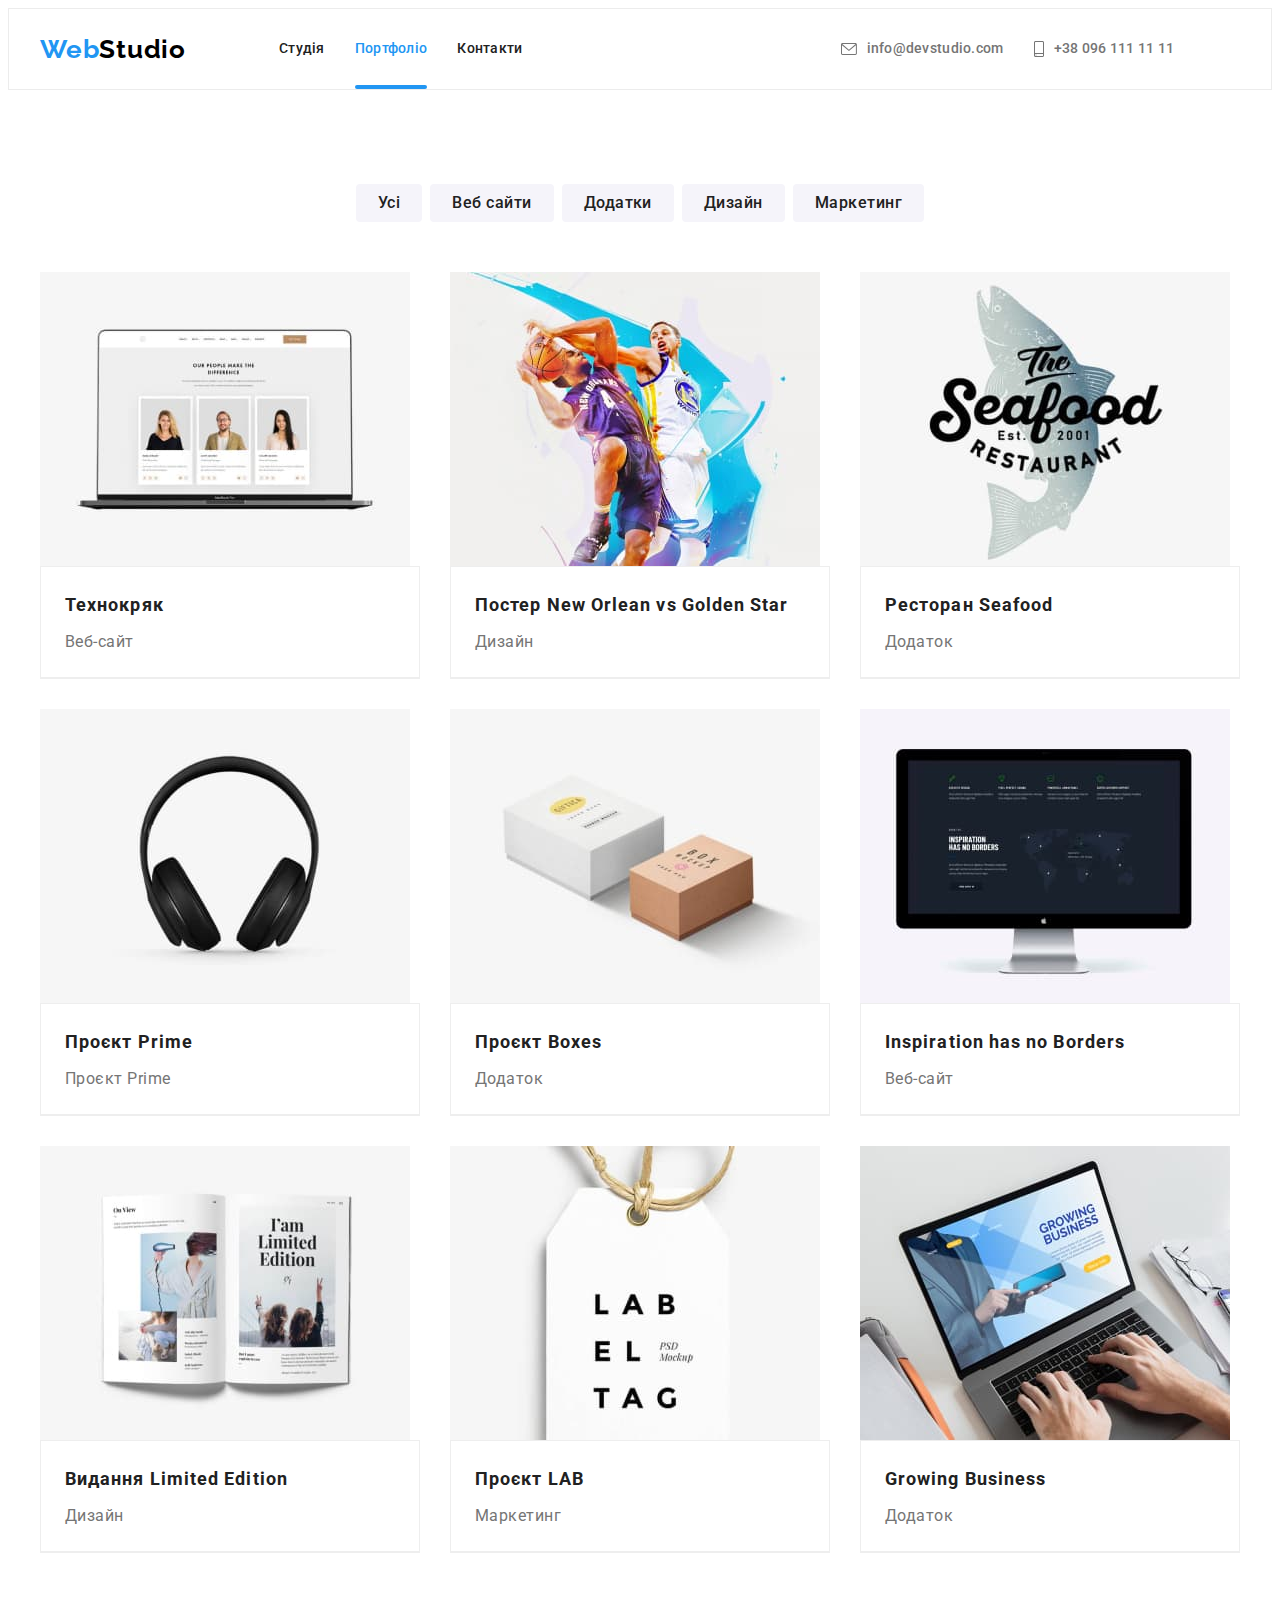
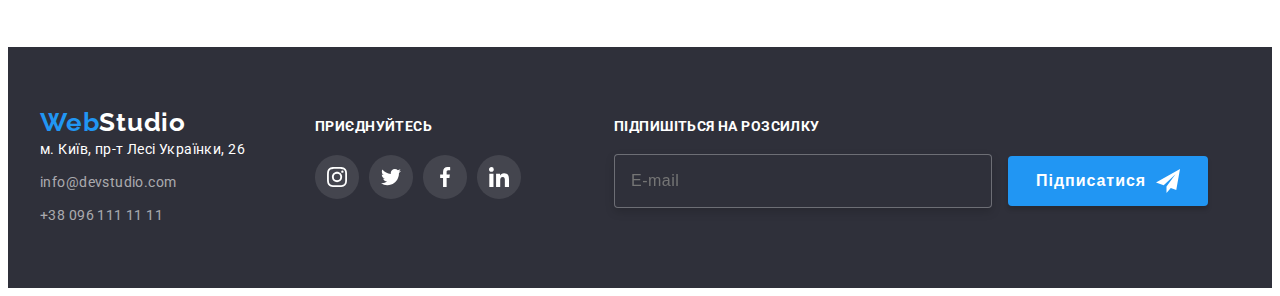
==== commit cf01aa09: "bem header" ====
--- a/portfolio.html
+++ b/portfolio.html
@@ -21,31 +21,31 @@
     <link rel="stylesheet" href="./css/main.min.css" />
   </head>
   <body>
-    <header class="header-page">
-      <div class="container main-nav">
-        <nav class="site">
-          <a class="logo" href="./index.html"
-            >Web<span class="black-logo">Studio</span></a
+    <header class="header">
+      <div class="container header__container">
+        <nav class="navigation">
+          <a class="logo navigation__logo" href="./index.html"
+            >Web<span class="logo--black">Studio</span></a
           >
-          <ul class="site-nav">
-            <li><a class="link-nav" href="./index.html">Студія</a></li>
-            <li>
-              <a class="link-nav current" href="/portfolio.html">Портфоліо</a>
-            </li>
-            <li><a class="link-nav" href="">Контакти</a></li>
+          <ul class="menu list">
+            <li class="menu__item"><a class="menu__link" href="./index.html">Студія</a></li>
+            <li class="menu__item">
+              <a class="current menu__link" href="/portfolio.html">Портфоліо</a>
+            </li>
+            <li class="menu__item"><a class="menu__link" href="">Контакти</a></li>
           </ul>
         </nav>
-        <ul class="auth-nav">
-          <li class="contact-icon">
-            <a class="link" href="mailto:info@devstudio.com">
-              <svg class="mail-icon" width="16" height="12">
+        <ul class="auth">
+          <li class="auth__item">
+            <a class="auth__link" href="mailto:info@devstudio.com">
+              <svg class="auth__icon" width="16" height="12">
                 <use href="./images/icons.svg#icon-envelope"></use></svg
               >info@devstudio.com
             </a>
           </li>
-          <li class="contact-icon">
-            <a class="link tel" href="tel:+380961111111">
-              <svg class="smarthone-icon" width="10" height="16">
+          <li class="auth__item">
+            <a class="tel auth__link" href="tel:+380961111111">
+              <svg class="auth__icon" width="10" height="16">
                 <use href="./images/icons.svg#icon-smartphone"></use>
               </svg>
               +38 096 111 11 11
--- a/css/main.min.css
+++ b/css/main.min.css
@@ -1 +1 @@
-.header-page{border:1px solid #ececec;display:flex;align-items:center}.logo{font-family:"Raleway";font-weight:700;font-size:26px;line-height:1.19;letter-spacing:.03em;color:var(--button-color);text-decoration:none;margin-right:93px}.partlogo{color:var(--brand-color)}.contact-icon{display:flex;color:#757575;cursor:pointer}.link-nav{font-weight:500;font-size:14px;line-height:1.14;letter-spacing:.02em;color:#212121;text-decoration:none;display:flex;padding-top:32px;padding-bottom:32px;transition:color 250ms cubic-bezier(0.4, 0, 0.2, 1)}.current{color:#2196f3;position:relative}.current::after{content:"";width:100%;height:4px;background:#2196f3;border-radius:2px;position:absolute;display:block;bottom:0}.link-nav:hover,.link-nav:focus{color:var(--button-color)}.link{font-weight:500;font-size:14px;line-height:1.14;letter-spacing:.02em;text-decoration:none;color:#757575;fill:#757575;display:flex;justify-content:center;align-items:center;transition:color 250ms cubic-bezier(0.4, 0, 0.2, 1),fill 250ms cubic-bezier(0.4, 0, 0.2, 1)}.mail-icon{margin-right:10px;fill:currentColor}.smarthone-icon{margin-right:10px;fill:currentColor}.link:hover,.link:focus{color:var(--button-color);fill:var(--button-color)}.tel{color:#757575}.auth-nav{display:flex;gap:30px;align-items:center;margin-left:318px}.site-nav{display:flex;gap:50px}.site{display:flex;align-items:center}.main-nav{display:flex}.title{font-weight:900;font-size:44px;line-height:1.36;letter-spacing:.06em;text-align:center;color:var(--brand-color);text-transform:uppercase;margin-bottom:30px;max-width:696px}.button{background-color:var(--button-color);font-weight:700;font-size:16px;line-height:1.88;letter-spacing:.06em;color:var(--brand-color);font-family:inherit;border-radius:4px;padding:10px 32px;min-width:216px;text-align:center;display:inline-block;box-shadow:0px 4px 4px rgba(0,0,0,.15);border:0}.overlay{max-width:1600px;height:600px;margin-left:auto;margin-right:auto;background-image:linear-gradient(to right, rgba(47, 48, 58, 0.4), rgba(47, 48, 58, 0.4)),url(../images/hero.jpg);background-repeat:no-repeat;background-position:center;background-size:cover}.button-buy{display:flex;flex-direction:column;align-items:center}.button{cursor:pointer}.decision{padding-top:200px;padding-bottom:200px;background-color:#2f303a;display:flex;align-items:center}.backdrop{position:fixed;width:100%;height:100%;top:0;left:0;background-color:rgba(0,0,0,.2);transition:opacity 250ms cubic-bezier(0.4, 0, 0.2, 1),vissbility 250ms cubic-bezier(0.4, 0, 0.2, 1)}.backdrop.is-hidden{opacity:0;pointer-events:none}.backdrop.is-hidden .modal{transform:translate(-50%, -50%) rotate(-360deg);border-radius:50%}.close{width:30px;height:30px;background-color:#fff;border:1px solid rgba(0,0,0,.1);border-radius:50%;fill:#000;position:absolute;right:8px;top:8px;display:flex;align-items:center;justify-content:center;cursor:pointer;transition:fill 250ms cubic-bezier(0.4, 0, 0.2, 1)}.close:focus,.close:hover{fill:var(--button-color)}.is-hiden{opacity:0;visibility:hidden;pointer-events:none}.modal{position:absolute;width:528px;min-height:581px;top:50%;left:50%;transform:translate(-50%, -50%);padding-left:40px;padding-right:40px;background:#fff;border-radius:4px;box-shadow:0px 1px 3px rgba(0,0,0,.12),0px 1px 1px rgba(0,0,0,.14),0px 2px 1px rgba(0,0,0,.2);transform:translate(-50%, -50%) rotate(0);transition:transform 250ms cubic-bezier(0.4, 0, 0.2, 1),border-radius 250ms cubic-bezier(0.4, 0, 0.2, 1)}.modal-title{font-weight:700;font-size:20px;line-height:1.15;text-align:center;letter-spacing:.03em;color:#212121;margin-top:40px;margin-bottom:12px}.modal-input{min-width:100%;height:40px;padding-left:42px;border:1px solid rgba(33,33,33,.2);border-radius:4px;outline:rgba(0,0,0,0);transition:border-color 250ms cubic-bezier(0.4, 0, 0.2, 1)}.modal-input:focus{border-color:var(--button-color)}.input-label{margin-bottom:10px}.label{margin-bottom:4px;margin-top:10px}.input-label span{display:block;font-weight:400;font-size:12px;line-height:1.17;letter-spacing:.01em;color:#757575}.modal-textarea{width:100%;min-height:120px;border:1px solid rgba(33,33,33,.2);border-radius:4px;margin-bottom:20px;font-weight:400;font-size:12px;line-height:1.67;letter-spacing:.01em;color:rgba(117,117,117,.5);padding-top:12px;padding-left:16px;resize:none;outline:rgba(0,0,0,0);transition:border-color 250ms cubic-bezier(0.4, 0, 0.2, 1)}.modal-textarea:focus{border-color:var(--button-color)}.input-wrap{position:relative}.input-label{margin-bottom:10px}.modal-link{text-decoration:none;margin-left:2px}.modal-icon{position:absolute;left:15px;top:50%;transform:translateY(-50%);right:15px;transition:fill 250ms cubic-bezier(0.4, 0, 0.2, 1)}.modal-input:focus+.modal-icon{fill:var(--button-color)}.modal-send{font-weight:700;font-size:16px;line-height:1.88;text-align:center;justify-content:center;letter-spacing:.06em;color:#fff;background:#2196f3;border-radius:4px;border:none;padding-top:10px;padding-bottom:10px;min-width:200px;cursor:pointer;display:block;margin:0 auto;transition:box-shadow 250ms cubic-bezier(0.4, 0, 0.2, 1)}.modal-send:hover,.modal-send:focus{box-shadow:0px 4px 4px rgba(0,0,0,.15)}.checkbox-label{display:flex;align-items:center;justify-content:center;font-weight:400;font-size:14px;line-height:1.71;letter-spacing:.03em;color:#757575;margin-bottom:30px}.checkbox-text{color:var(--button-color);position:relative}.checkbox-text::after{content:"";width:100%;height:1px;background:#2196f3;border-radius:1px;position:absolute;display:block;bottom:0}.checkbox{-webkit-appearance:none;-moz-appearance:none;appearance:none}.icon{display:inline-block;width:16px;height:15px;border:2px solid #212121;border-radius:4px;margin-right:8px}.checkbox:checked+.icon{border-color:var(--button-color);background-color:var(--button-color);background-image:url(../images/checked.svg);background-size:contain;background-origin:content-box}.details-icon{width:270px;height:120px;display:flex;background:#f5f4fa;justify-content:center;align-items:center;border-radius:4px}.icon-list{fill:#212121}.details{display:flex}.description{font-size:14px;line-height:1.71;letter-spacing:.03em;color:#757575}.sub-title{font-weight:700;font-size:14px;line-height:1.14;letter-spacing:.03em;text-transform:uppercase;color:var(--text-color);margin-bottom:10px;margin-top:30px}.list{display:flex;gap:30px}.section-details{padding-top:94px;padding-bottom:94px}.list-do{display:flex;gap:30px}.pre-title{font-weight:700;font-size:36px;line-height:1.17;letter-spacing:.03em;color:var(--text-color);margin-bottom:50px;text-align:center}.img-image{position:relative}.img-title{font-weight:700;font-size:14px;line-height:1.14;text-align:center;letter-spacing:.03em;text-transform:uppercase;color:#fff;background:rgba(47,48,58,.8);width:370px;height:70px;align-items:center;justify-content:center;padding-top:27px;padding-bottom:27px;position:absolute;bottom:0px}.hero{padding-bottom:94px}.pre-title{font-weight:700;font-size:36px;line-height:1.17;letter-spacing:.03em;color:var(--text-color);margin-bottom:50px;text-align:center}.team{background-color:#f5f4fa;padding-top:94px;padding-bottom:94px}.our-team{display:flex}.list-team{display:flex;gap:30px}.title-name{font-weight:500;font-size:16px;line-height:1.87;letter-spacing:.03em;color:var(--text-color);margin-bottom:10px;text-align:center}.description-name{font-size:16px;line-height:1.19;text-align:center;letter-spacing:.03em;color:#757575}.title-profession{padding-top:30px;padding-bottom:30px;background:#fff}.soc-list{margin-top:16px;display:flex;justify-content:center;gap:10px}.soc-link{width:100%;height:100%;display:flex;align-items:center;justify-content:center;background:#fff;border-radius:50%;fill:#afb1b8;transition:background-color 250ms cubic-bezier(0.4, 0, 0.2, 1),fill 250ms cubic-bezier(0.4, 0, 0.2, 1)}.soc-link:hover,.soc-link:focus{background-color:#2196f3;fill:#fff}.soc-item{width:44px;height:44px}.icon-item{width:calc((100% - 30px)/4);box-shadow:0px 1px 3px rgba(0,0,0,.12),0px 1px 1px rgba(0,0,0,.14),0px 2px 1px rgba(0,0,0,.2)}.clients{padding-top:94px;padding-bottom:94px}.title-clients{margin-bottom:50px;font-style:normal;font-weight:700;font-size:36px;line-height:1.67;text-align:center;letter-spacing:.03em;color:#212121}.clients-list{display:flex;gap:30px}.client-item{width:calc((100% - 150px)/6);height:92px}.client-link{width:100%;height:100%;border:1px solid #afb1b8;border-radius:4px;display:flex;align-items:center;justify-content:center;transition:border-color 250ms cubic-bezier(0.4, 0, 0.2, 1)}.client-icon{fill:#afb1b8;transition:fill 250ms cubic-bezier(0.4, 0, 0.2, 1)}.client-link:hover,.client-link:focus{border-color:#2094f3}.client-link:hover .client-icon,.client-link:focus .client-icon{fill:#2196f3}.black-logo{color:#000}.footer{background-color:#2f303a}.footer-soc{margin-left:70px}.footer-item{display:flex;align-items:baseline}.footer-title{display:block;font-weight:700;font-size:14px;line-height:1.14;letter-spacing:.03em;text-transform:uppercase;color:#fff;margin-bottom:20px}.footer-soc-icon{fill:#fff}.footer-soc-list{display:flex;justify-content:center;gap:10px}.footer-soc-link{width:100%;height:100%;display:flex;align-items:center;justify-content:center;background:rgba(255,255,255,.1);border-radius:50%;fill:#fff;transition:background-color 250ms cubic-bezier(0.4, 0, 0.2, 1),fill 250ms cubic-bezier(0.4, 0, 0.2, 1)}.footer-soc-link:hover,.footer-soc-link:focus{background-color:#2196f3;fill:#fff}.footer-soc-item{width:44px;height:44px}.footer-icon-item{width:calc((100% - 30px)/4)}.subscribe{background-color:var(--button-color);box-shadow:0px 4px 4px rgba(0,0,0,.15);border-radius:4px;font-weight:700;font-size:16px;line-height:1.88;letter-spacing:.06em;color:#fff;min-width:200px;height:50px;border:none;margin-left:12px;cursor:pointer;display:inline-flex;padding-left:28px;align-items:center}.icon-send{fill:#fff;margin-left:10px}.send span{display:block;font-weight:700;font-size:14px;line-height:16px;letter-spacing:.03em;text-transform:uppercase;color:#fff;margin-bottom:20px}.footer-send{margin-left:93px}.input-email{font-weight:400;font-size:16px;line-height:1.25;letter-spacing:.03em;color:rgba(255,255,255,.6);background-color:#2f303a;border:1px solid rgba(255,255,255,.3);filter:drop-shadow(0px 4px 4px rgba(0, 0, 0, 0.15));border-radius:4px;min-width:358px;height:50px;padding-left:16px}.street{font-size:14px;line-height:1.71;letter-spacing:.03em;color:var(--brand-color);text-decoration:none;font-style:normal;margin-bottom:9px}.contact{font-size:14px;line-height:1.71;letter-spacing:.03em;color:rgba(255,255,255,.6);text-decoration:none;font-style:normal;margin-bottom:9px}.footer{padding-top:60px;padding-bottom:60px}.logo-footer{font-family:"Raleway";font-weight:700;font-size:26px;line-height:1.19;letter-spacing:.03em;color:var(--button-color);text-decoration:none;margin-bottom:20px}.communication{margin-top:9px}.address{font-style:normal;margin-top:20px}.filter{background-color:#f5f4fa;color:var(--text-color)}.button-filter{background-color:#f5f4fa;font-weight:500;font-size:16px;line-height:1.62;text-align:center;letter-spacing:.03em;color:var(--text-color);font-family:Roboto,sans-serif;padding-top:6px;padding-bottom:6px;padding-left:22px;padding-right:22px;border-radius:4px;border:0;transition:box-shadow 250ms cubic-bezier(0.4, 0, 0.2, 1),color 250ms cubic-bezier(0.4, 0, 0.2, 1),background-color 250ms cubic-bezier(0.4, 0, 0.2, 1)}.button-filter:hover,.button-filter:focus{background-color:var(--button-color);color:var(--brand-color);box-shadow:0px 3px 1px rgba(0,0,0,.1),0px 1px 2px rgba(0,0,0,.08),0px 2px 2px rgba(0,0,0,.12)}.button-filter:active{background:var(--button-color);color:var(--brand-color)}.filter-button{display:flex;justify-content:center}.portfolio-image:hover .hover-text{transform:translateY(0)}.hover-text{position:absolute;top:0;font-style:normal;padding-left:24px;padding-right:24px;padding-top:63px;padding-bottom:63px;background-color:rgba(33,150,243,.9);font-weight:400;font-size:18px;line-height:1.56;letter-spacing:.03em;color:#fff;height:100%;transform:translateY(100%);transition:transform 250ms cubic-bezier(0.4, 0, 0.2, 1);overflow:auto}.portfolio-image{width:calc((100% - 60px)/3);border-bottom:1px solid #eee;transition:box-shadow 250ms cubic-bezier(0.4, 0, 0.2, 1)}.portfolio-image:hover{box-shadow:0px 1px 1px rgba(0,0,0,.12),0px 4px 4px rgba(0,0,0,.06),1px 4px 6px rgba(0,0,0,.16)}.type-button{text-decoration:none;background-color:#fff;padding-top:94px;padding-bottom:94px}.list-button{display:flex;gap:8px;text-align:center}.link-img{text-decoration:none}.wrap{position:relative;overflow:hidden}.title-description{font-weight:700;font-size:18px;line-height:2;letter-spacing:.06em;color:var(--text-color);margin-bottom:4px}.sub-description{font-size:16px;line-height:1.88;letter-spacing:.03em;color:#757575}.list-button{margin-bottom:50px}.list-image{display:flex;gap:30px;flex-wrap:wrap}.description-image{padding-top:20px;padding-bottom:20px;padding-left:24px;padding-right:24px;border:1px solid #eee}.contact-item{margin-bottom:9px}body{font-family:"Roboto",sans-serif;font-style:normal;background-color:#fff}:root{--brand-color: #ffffff;--text-color: #212121;--button-color: #2196f3}.site-nav,.auth-nav,.communication,.list,.header-page,.list-button,.list-image,.list-do,.list-team,.icon-list,.social-team-list,.footer-soc-list{list-style-type:none}p,h1,h2,h3,h4,h5,h6{margin:0}ul,ol{margin:0;padding-left:0}button{cursor:pointer}img{display:block}.container{width:1200px;padding-left:15px;padding-right:15px;margin:0 auto}/*# sourceMappingURL=main.min.css.map */+.header{border:1px solid #ececec;display:flex;align-items:center}.header__container{display:flex}.logo--black{color:#000}.navigation__logo{font-family:"Raleway";font-weight:700;font-size:26px;line-height:1.19;letter-spacing:.03em;color:var(--button-color);text-decoration:none;margin-right:93px}.menu__link{font-weight:500;font-size:14px;line-height:1.14;letter-spacing:.02em;color:#212121;text-decoration:none;display:flex;padding-top:32px;padding-bottom:32px;transition:color 250ms cubic-bezier(0.4, 0, 0.2, 1)}.menu__link:hover,.menu__link:focus{color:var(--button-color)}.current{color:#2196f3;position:relative}.current::after{content:"";width:100%;height:4px;background:#2196f3;border-radius:2px;position:absolute;display:block;bottom:0}.auth__item{display:flex;color:#757575;cursor:pointer}.auth__link{font-weight:500;font-size:14px;line-height:1.14;letter-spacing:.02em;text-decoration:none;color:#757575;fill:#757575;display:flex;justify-content:center;align-items:center;transition:color 250ms cubic-bezier(0.4, 0, 0.2, 1),fill 250ms cubic-bezier(0.4, 0, 0.2, 1)}.auth__link:hover,.auth__link:focus{color:var(--button-color);fill:var(--button-color)}.auth__icon{margin-right:10px;fill:currentColor}.tel{color:#757575}.auth{display:flex;gap:30px;align-items:center;margin-left:318px}.menu{display:flex;gap:50px}.navigation{display:flex;align-items:center}.title{font-weight:900;font-size:44px;line-height:1.36;letter-spacing:.06em;text-align:center;color:var(--brand-color);text-transform:uppercase;margin-bottom:30px;max-width:696px}.button{background-color:var(--button-color);font-weight:700;font-size:16px;line-height:1.88;letter-spacing:.06em;color:var(--brand-color);font-family:inherit;border-radius:4px;padding:10px 32px;min-width:216px;text-align:center;display:inline-block;box-shadow:0px 4px 4px rgba(0,0,0,.15);border:0;cursor:pointer}.overlay{max-width:1600px;height:600px;margin-left:auto;margin-right:auto;background-image:linear-gradient(to right, rgba(47, 48, 58, 0.4), rgba(47, 48, 58, 0.4)),url(../images/hero.jpg);background-repeat:no-repeat;background-position:center;background-size:cover}.button-buy{display:flex;flex-direction:column;align-items:center}.decision{padding-top:200px;padding-bottom:200px;background-color:#2f303a;display:flex;align-items:center}.backdrop{position:fixed;width:100%;height:100%;top:0;left:0;background-color:rgba(0,0,0,.2);transition:opacity 250ms cubic-bezier(0.4, 0, 0.2, 1),vissbility 250ms cubic-bezier(0.4, 0, 0.2, 1)}.backdrop.is-hidden{opacity:0;pointer-events:none}.backdrop.is-hidden .modal{transform:translate(-50%, -50%) rotate(-360deg);border-radius:50%}.close{width:30px;height:30px;background-color:#fff;border:1px solid rgba(0,0,0,.1);border-radius:50%;fill:#000;position:absolute;right:8px;top:8px;display:flex;align-items:center;justify-content:center;cursor:pointer;transition:fill 250ms cubic-bezier(0.4, 0, 0.2, 1)}.close:focus,.close:hover{fill:var(--button-color)}.is-hiden{opacity:0;visibility:hidden;pointer-events:none}.modal{position:absolute;width:528px;min-height:581px;top:50%;left:50%;transform:translate(-50%, -50%);padding-left:40px;padding-right:40px;background:#fff;border-radius:4px;box-shadow:0px 1px 3px rgba(0,0,0,.12),0px 1px 1px rgba(0,0,0,.14),0px 2px 1px rgba(0,0,0,.2);transform:translate(-50%, -50%) rotate(0);transition:transform 250ms cubic-bezier(0.4, 0, 0.2, 1),border-radius 250ms cubic-bezier(0.4, 0, 0.2, 1)}.modal-title{font-weight:700;font-size:20px;line-height:1.15;text-align:center;letter-spacing:.03em;color:#212121;margin-top:40px;margin-bottom:12px}.modal-input{min-width:100%;height:40px;padding-left:42px;border:1px solid rgba(33,33,33,.2);border-radius:4px;outline:rgba(0,0,0,0);transition:border-color 250ms cubic-bezier(0.4, 0, 0.2, 1)}.modal-input:focus{border-color:var(--button-color)}.label{margin-bottom:4px;margin-top:10px}.input-label{margin-bottom:10px}.input-label span{display:block;font-weight:400;font-size:12px;line-height:1.17;letter-spacing:.01em;color:#757575}.modal-textarea{width:100%;min-height:120px;border:1px solid rgba(33,33,33,.2);border-radius:4px;margin-bottom:20px;font-weight:400;font-size:12px;line-height:1.67;letter-spacing:.01em;color:rgba(117,117,117,.5);padding-top:12px;padding-left:16px;resize:none;outline:rgba(0,0,0,0);transition:border-color 250ms cubic-bezier(0.4, 0, 0.2, 1)}.modal-textarea:focus{border-color:var(--button-color)}.input-wrap{position:relative}.modal-link{text-decoration:none;margin-left:2px}.modal-icon{position:absolute;left:15px;top:50%;transform:translateY(-50%);right:15px;transition:fill 250ms cubic-bezier(0.4, 0, 0.2, 1)}.modal-input:focus+.modal-icon{fill:var(--button-color)}.modal-send{font-weight:700;font-size:16px;line-height:1.88;text-align:center;justify-content:center;letter-spacing:.06em;color:#fff;background:#2196f3;border-radius:4px;border:none;padding-top:10px;padding-bottom:10px;min-width:200px;cursor:pointer;display:block;margin:0 auto;transition:box-shadow 250ms cubic-bezier(0.4, 0, 0.2, 1)}.modal-send:hover,.modal-send:focus{box-shadow:0px 4px 4px rgba(0,0,0,.15)}.checkbox-label{display:flex;align-items:center;justify-content:center;font-weight:400;font-size:14px;line-height:1.71;letter-spacing:.03em;color:#757575;margin-bottom:30px}.checkbox-text{color:var(--button-color);position:relative}.checkbox-text::after{content:"";width:100%;height:1px;background:#2196f3;border-radius:1px;position:absolute;display:block;bottom:0}.icon{display:inline-block;width:16px;height:15px;border:2px solid #212121;border-radius:4px;margin-right:8px}.checkbox{-webkit-appearance:none;-moz-appearance:none;appearance:none}.checkbox:checked+.icon{border-color:var(--button-color);background-color:var(--button-color);background-image:url(../images/checked.svg);background-size:contain;background-origin:content-box}.details-icon{width:270px;height:120px;display:flex;background:#f5f4fa;justify-content:center;align-items:center;border-radius:4px}.icon-list{fill:#212121}.details{display:flex}.description{font-size:14px;line-height:1.71;letter-spacing:.03em;color:#757575}.sub-title{font-weight:700;font-size:14px;line-height:1.14;letter-spacing:.03em;text-transform:uppercase;color:var(--text-color);margin-bottom:10px;margin-top:30px}.list{display:flex;gap:30px}.section-details{padding-top:94px;padding-bottom:94px}.list-do{display:flex;gap:30px}.img-image{position:relative}.img-title{font-weight:700;font-size:14px;line-height:1.14;text-align:center;letter-spacing:.03em;text-transform:uppercase;color:#fff;background:rgba(47,48,58,.8);width:370px;height:70px;align-items:center;justify-content:center;padding-top:27px;padding-bottom:27px;position:absolute;bottom:0px}.hero{padding-bottom:94px}.pre-title{font-weight:700;font-size:36px;line-height:1.17;letter-spacing:.03em;color:var(--text-color);margin-bottom:50px;text-align:center}.title{font-weight:700;font-size:36px;line-height:1.17;letter-spacing:.03em;color:var(--text-color);margin-bottom:50px;text-align:center}.team{background-color:#f5f4fa;padding-top:94px;padding-bottom:94px}.our-team{display:flex}.list-team{display:flex;gap:30px}.title-name{font-weight:500;font-size:16px;line-height:1.87;letter-spacing:.03em;color:var(--text-color);margin-bottom:10px;text-align:center}.description-name{font-size:16px;line-height:1.19;text-align:center;letter-spacing:.03em;color:#757575}.title-profession{padding-top:30px;padding-bottom:30px;background:#fff}.soc-list{margin-top:16px;display:flex;justify-content:center;gap:10px}.soc-link{width:100%;height:100%;display:flex;align-items:center;justify-content:center;background:#fff;border-radius:50%;fill:#afb1b8;transition:background-color 250ms cubic-bezier(0.4, 0, 0.2, 1),fill 250ms cubic-bezier(0.4, 0, 0.2, 1)}.soc-link:hover,.soc-link:focus{background-color:#2196f3;fill:#fff}.soc-item{width:44px;height:44px}.icon-item{width:calc((100% - 30px)/4);box-shadow:0px 1px 3px rgba(0,0,0,.12),0px 1px 1px rgba(0,0,0,.14),0px 2px 1px rgba(0,0,0,.2)}.clients{padding-top:94px;padding-bottom:94px}.title-clients{margin-bottom:50px;font-style:normal;font-weight:700;font-size:36px;line-height:1.67;text-align:center;letter-spacing:.03em;color:#212121}.clients-list{display:flex;gap:30px}.client-item{width:calc((100% - 150px)/6);height:92px}.client-link{width:100%;height:100%;border:1px solid #afb1b8;border-radius:4px;display:flex;align-items:center;justify-content:center;transition:border-color 250ms cubic-bezier(0.4, 0, 0.2, 1)}.client-link:hover,.client-link:focus{border-color:#2094f3}.client-link:hover .client-icon,.client-link:focus .client-icon{fill:#2196f3}.client-icon{fill:#afb1b8;transition:fill 250ms cubic-bezier(0.4, 0, 0.2, 1)}.footer{background-color:#2f303a;padding-top:60px;padding-bottom:60px}.footer-soc{margin-left:70px}.footer-item{display:flex;align-items:baseline}.footer-title{display:block;font-weight:700;font-size:14px;line-height:1.14;letter-spacing:.03em;text-transform:uppercase;color:#fff;margin-bottom:20px}.footer-soc-icon{fill:#fff}.footer-soc-list{display:flex;justify-content:center;gap:10px}.footer-soc-link{width:100%;height:100%;display:flex;align-items:center;justify-content:center;background:rgba(255,255,255,.1);border-radius:50%;fill:#fff;transition:background-color 250ms cubic-bezier(0.4, 0, 0.2, 1),fill 250ms cubic-bezier(0.4, 0, 0.2, 1)}.footer-soc-link:hover,.footer-soc-link:focus{background-color:#2196f3;fill:#fff}.footer-soc-item{width:44px;height:44px}.footer-icon-item{width:calc((100% - 30px)/4)}.subscribe{background-color:var(--button-color);box-shadow:0px 4px 4px rgba(0,0,0,.15);border-radius:4px;font-weight:700;font-size:16px;line-height:1.88;letter-spacing:.06em;color:#fff;min-width:200px;height:50px;border:none;margin-left:12px;cursor:pointer;display:inline-flex;padding-left:28px;align-items:center}.icon-send{fill:#fff;margin-left:10px}.send span{display:block;font-weight:700;font-size:14px;line-height:16px;letter-spacing:.03em;text-transform:uppercase;color:#fff;margin-bottom:20px}.footer-send{margin-left:93px}.input-email{font-weight:400;font-size:16px;line-height:1.25;letter-spacing:.03em;color:rgba(255,255,255,.6);background-color:#2f303a;border:1px solid rgba(255,255,255,.3);filter:drop-shadow(0px 4px 4px rgba(0, 0, 0, 0.15));border-radius:4px;min-width:358px;height:50px;padding-left:16px}.street{font-size:14px;line-height:1.71;letter-spacing:.03em;color:var(--brand-color);text-decoration:none;font-style:normal;margin-bottom:9px}.contact{font-size:14px;line-height:1.71;letter-spacing:.03em;color:rgba(255,255,255,.6);text-decoration:none;font-style:normal;margin-bottom:9px}.logo-footer{font-family:"Raleway";font-weight:700;font-size:26px;line-height:1.19;letter-spacing:.03em;color:var(--button-color);text-decoration:none;margin-bottom:20px}.partlogo{color:var(--brand-color)}.communication{margin-top:9px}.address{font-style:normal;margin-top:20px}.filter{background-color:#f5f4fa;color:var(--text-color)}.button-filter{background-color:#f5f4fa;font-weight:500;font-size:16px;line-height:1.62;text-align:center;letter-spacing:.03em;color:var(--text-color);font-family:Roboto,sans-serif;padding-top:6px;padding-bottom:6px;padding-left:22px;padding-right:22px;border-radius:4px;border:0;transition:box-shadow 250ms cubic-bezier(0.4, 0, 0.2, 1),color 250ms cubic-bezier(0.4, 0, 0.2, 1),background-color 250ms cubic-bezier(0.4, 0, 0.2, 1)}.button-filter:hover,.button-filter:focus{background-color:var(--button-color);color:var(--brand-color);box-shadow:0px 3px 1px rgba(0,0,0,.1),0px 1px 2px rgba(0,0,0,.08),0px 2px 2px rgba(0,0,0,.12)}.button-filter:active{background:var(--button-color);color:var(--brand-color)}.filter-button{display:flex;justify-content:center}.hover-text{position:absolute;top:0;font-style:normal;padding-left:24px;padding-right:24px;padding-top:63px;padding-bottom:63px;background-color:rgba(33,150,243,.9);font-weight:400;font-size:18px;line-height:1.56;letter-spacing:.03em;color:#fff;height:100%;transform:translateY(100%);transition:transform 250ms cubic-bezier(0.4, 0, 0.2, 1);overflow:auto}.portfolio-image{width:calc((100% - 60px)/3);border-bottom:1px solid #eee;transition:box-shadow 250ms cubic-bezier(0.4, 0, 0.2, 1)}.portfolio-image:hover{box-shadow:0px 1px 1px rgba(0,0,0,.12),0px 4px 4px rgba(0,0,0,.06),1px 4px 6px rgba(0,0,0,.16)}.portfolio-image:hover .hover-text{transform:translateY(0)}.type-button{text-decoration:none;background-color:#fff;padding-top:94px;padding-bottom:94px}.list-button{display:flex;gap:8px;text-align:center}.link-img{text-decoration:none}.wrap{position:relative;overflow:hidden}.title-description{font-weight:700;font-size:18px;line-height:2;letter-spacing:.06em;color:var(--text-color);margin-bottom:4px}.sub-description{font-size:16px;line-height:1.88;letter-spacing:.03em;color:#757575}.list-button{margin-bottom:50px}.list-image{display:flex;gap:30px;flex-wrap:wrap}.description-image{padding-top:20px;padding-bottom:20px;padding-left:24px;padding-right:24px;border:1px solid #eee}.contact-item{margin-bottom:9px}body{font-family:"Roboto",sans-serif;font-style:normal;background-color:#fff}:root{--brand-color: #ffffff;--text-color: #212121;--button-color: #2196f3}.site-nav,.auth-nav,.communication,.list,.header-page,.list-button,.list-image,.list-do,.list-team,.icon-list,.social-team-list,.footer-soc-list{list-style-type:none}p,h1,h2,h3,h4,h5,h6{margin:0}ul,ol{margin:0;padding-left:0}button{cursor:pointer}img{display:block}.container{width:1200px;padding-left:15px;padding-right:15px;margin:0 auto}/*# sourceMappingURL=main.min.css.map */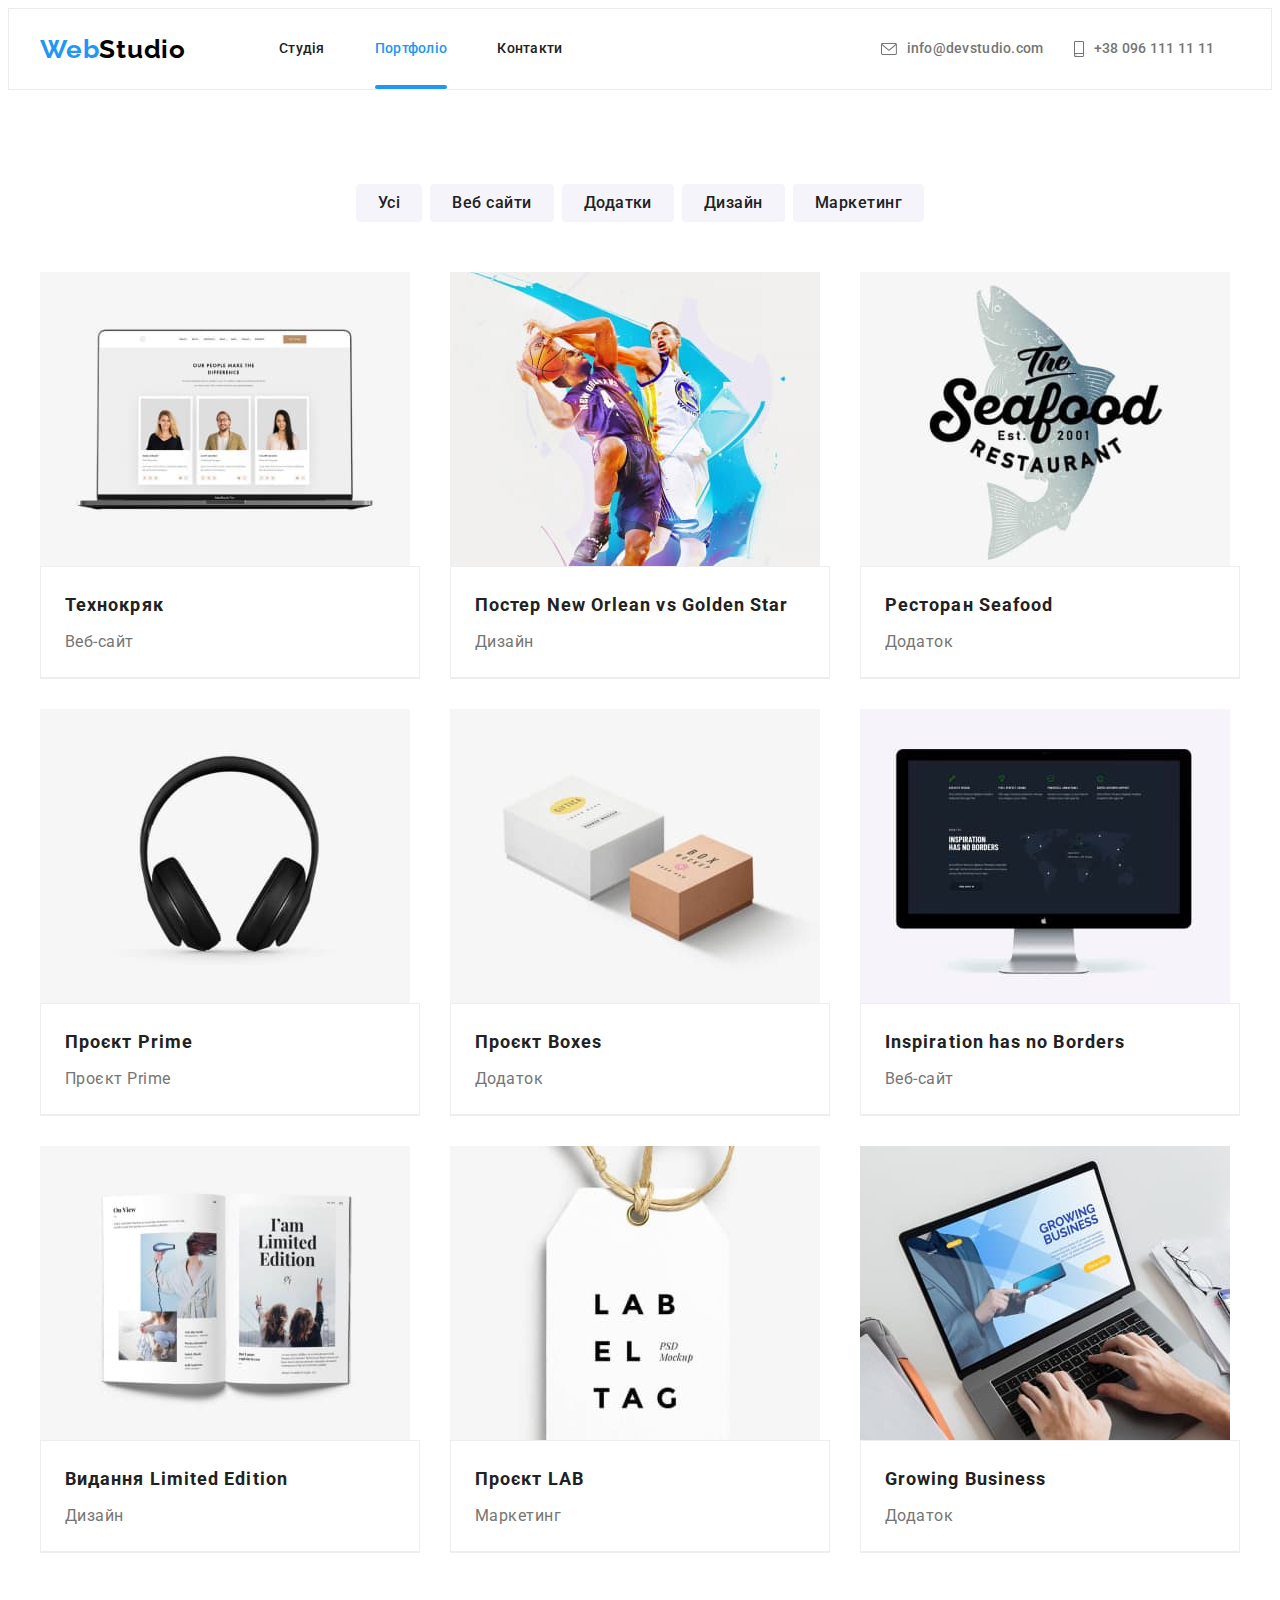
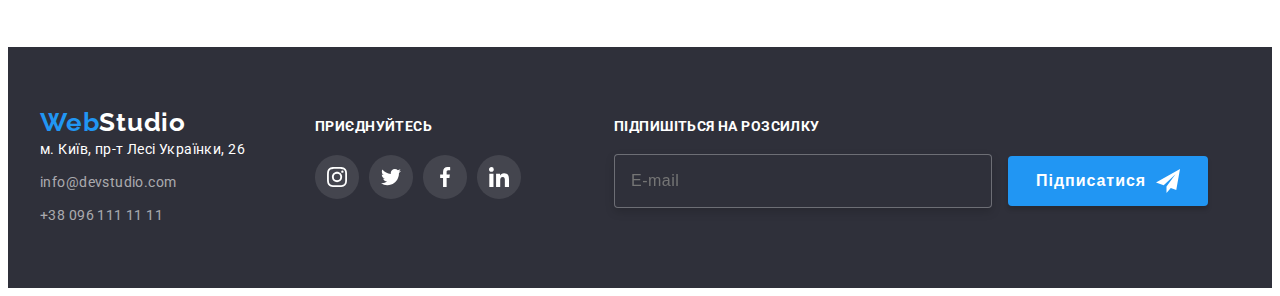
==== commit 84ae2df4: "finish" ====
--- a/portfolio.html
+++ b/portfolio.html
@@ -28,11 +28,15 @@
             >Web<span class="logo--black">Studio</span></a
           >
           <ul class="menu list">
-            <li class="menu__item"><a class="menu__link" href="./index.html">Студія</a></li>
+            <li class="menu__item">
+              <a class="menu__link" href="./index.html">Студія</a>
+            </li>
             <li class="menu__item">
               <a class="current menu__link" href="/portfolio.html">Портфоліо</a>
             </li>
-            <li class="menu__item"><a class="menu__link" href="">Контакти</a></li>
+            <li class="menu__item">
+              <a class="menu__link" href="">Контакти</a>
+            </li>
           </ul>
         </nav>
         <ul class="auth">
@@ -174,15 +178,21 @@
     <footer class="footer">
       <div class="container footer-item">
         <div class="footer-adress">
-          <a class="logo-footer" href="/index.html">Web<span class="partlogo">Studio</span></a>
+          <a class="logo-footer" href="/index.html"
+            >Web<span class="partlogo">Studio</span></a
+          >
           <address class="adress">
             <a class="street" href="">м. Київ, пр-т Лесі Українки, 26</a>
             <ul class="communication">
               <li class="contact-item">
-                <a class="contact mail" href="mailto:info@devstudio.com">info@devstudio.com</a>
-              </li>
-              <li>
-                <a class="contact" href="tel:+380961111111">+38 096 111 11 11</a>
+                <a class="contact mail" href="mailto:info@devstudio.com"
+                  >info@devstudio.com</a
+                >
+              </li>
+              <li>
+                <a class="contact" href="tel:+380961111111"
+                  >+38 096 111 11 11</a
+                >
               </li>
             </ul>
           </address>
@@ -221,11 +231,19 @@
           </ul>
         </div>
         <form class="footer-send">
-          <label for="email" class="send"><span> Підпишіться на розсилку </span>
-          
-            <input class="input-email" type="email" name="email" placeholder="E-mail" id="email" />
+          <label for="email" class="send"
+            ><span> Підпишіться на розсилку </span>
+
+            <input
+              class="input-email"
+              type="email"
+              name="email"
+              placeholder="E-mail"
+              id="email"
+            />
           </label>
-          <button class="subscribe" type="submit">Підписатися
+          <button class="subscribe" type="submit">
+            Підписатися
             <svg class="icon-send" width="24" height="24">
               <use href="./images/icons.svg#icon-icon-send"></use>
             </svg>
--- a/css/main.min.css
+++ b/css/main.min.css
@@ -1 +1 @@
-.header{border:1px solid #ececec;display:flex;align-items:center}.header__container{display:flex}.logo--black{color:#000}.navigation__logo{font-family:"Raleway";font-weight:700;font-size:26px;line-height:1.19;letter-spacing:.03em;color:var(--button-color);text-decoration:none;margin-right:93px}.menu__link{font-weight:500;font-size:14px;line-height:1.14;letter-spacing:.02em;color:#212121;text-decoration:none;display:flex;padding-top:32px;padding-bottom:32px;transition:color 250ms cubic-bezier(0.4, 0, 0.2, 1)}.menu__link:hover,.menu__link:focus{color:var(--button-color)}.current{color:#2196f3;position:relative}.current::after{content:"";width:100%;height:4px;background:#2196f3;border-radius:2px;position:absolute;display:block;bottom:0}.auth__item{display:flex;color:#757575;cursor:pointer}.auth__link{font-weight:500;font-size:14px;line-height:1.14;letter-spacing:.02em;text-decoration:none;color:#757575;fill:#757575;display:flex;justify-content:center;align-items:center;transition:color 250ms cubic-bezier(0.4, 0, 0.2, 1),fill 250ms cubic-bezier(0.4, 0, 0.2, 1)}.auth__link:hover,.auth__link:focus{color:var(--button-color);fill:var(--button-color)}.auth__icon{margin-right:10px;fill:currentColor}.tel{color:#757575}.auth{display:flex;gap:30px;align-items:center;margin-left:318px}.menu{display:flex;gap:50px}.navigation{display:flex;align-items:center}.title{font-weight:900;font-size:44px;line-height:1.36;letter-spacing:.06em;text-align:center;color:var(--brand-color);text-transform:uppercase;margin-bottom:30px;max-width:696px}.button{background-color:var(--button-color);font-weight:700;font-size:16px;line-height:1.88;letter-spacing:.06em;color:var(--brand-color);font-family:inherit;border-radius:4px;padding:10px 32px;min-width:216px;text-align:center;display:inline-block;box-shadow:0px 4px 4px rgba(0,0,0,.15);border:0;cursor:pointer}.overlay{max-width:1600px;height:600px;margin-left:auto;margin-right:auto;background-image:linear-gradient(to right, rgba(47, 48, 58, 0.4), rgba(47, 48, 58, 0.4)),url(../images/hero.jpg);background-repeat:no-repeat;background-position:center;background-size:cover}.button-buy{display:flex;flex-direction:column;align-items:center}.decision{padding-top:200px;padding-bottom:200px;background-color:#2f303a;display:flex;align-items:center}.backdrop{position:fixed;width:100%;height:100%;top:0;left:0;background-color:rgba(0,0,0,.2);transition:opacity 250ms cubic-bezier(0.4, 0, 0.2, 1),vissbility 250ms cubic-bezier(0.4, 0, 0.2, 1)}.backdrop.is-hidden{opacity:0;pointer-events:none}.backdrop.is-hidden .modal{transform:translate(-50%, -50%) rotate(-360deg);border-radius:50%}.close{width:30px;height:30px;background-color:#fff;border:1px solid rgba(0,0,0,.1);border-radius:50%;fill:#000;position:absolute;right:8px;top:8px;display:flex;align-items:center;justify-content:center;cursor:pointer;transition:fill 250ms cubic-bezier(0.4, 0, 0.2, 1)}.close:focus,.close:hover{fill:var(--button-color)}.is-hiden{opacity:0;visibility:hidden;pointer-events:none}.modal{position:absolute;width:528px;min-height:581px;top:50%;left:50%;transform:translate(-50%, -50%);padding-left:40px;padding-right:40px;background:#fff;border-radius:4px;box-shadow:0px 1px 3px rgba(0,0,0,.12),0px 1px 1px rgba(0,0,0,.14),0px 2px 1px rgba(0,0,0,.2);transform:translate(-50%, -50%) rotate(0);transition:transform 250ms cubic-bezier(0.4, 0, 0.2, 1),border-radius 250ms cubic-bezier(0.4, 0, 0.2, 1)}.modal-title{font-weight:700;font-size:20px;line-height:1.15;text-align:center;letter-spacing:.03em;color:#212121;margin-top:40px;margin-bottom:12px}.modal-input{min-width:100%;height:40px;padding-left:42px;border:1px solid rgba(33,33,33,.2);border-radius:4px;outline:rgba(0,0,0,0);transition:border-color 250ms cubic-bezier(0.4, 0, 0.2, 1)}.modal-input:focus{border-color:var(--button-color)}.label{margin-bottom:4px;margin-top:10px}.input-label{margin-bottom:10px}.input-label span{display:block;font-weight:400;font-size:12px;line-height:1.17;letter-spacing:.01em;color:#757575}.modal-textarea{width:100%;min-height:120px;border:1px solid rgba(33,33,33,.2);border-radius:4px;margin-bottom:20px;font-weight:400;font-size:12px;line-height:1.67;letter-spacing:.01em;color:rgba(117,117,117,.5);padding-top:12px;padding-left:16px;resize:none;outline:rgba(0,0,0,0);transition:border-color 250ms cubic-bezier(0.4, 0, 0.2, 1)}.modal-textarea:focus{border-color:var(--button-color)}.input-wrap{position:relative}.modal-link{text-decoration:none;margin-left:2px}.modal-icon{position:absolute;left:15px;top:50%;transform:translateY(-50%);right:15px;transition:fill 250ms cubic-bezier(0.4, 0, 0.2, 1)}.modal-input:focus+.modal-icon{fill:var(--button-color)}.modal-send{font-weight:700;font-size:16px;line-height:1.88;text-align:center;justify-content:center;letter-spacing:.06em;color:#fff;background:#2196f3;border-radius:4px;border:none;padding-top:10px;padding-bottom:10px;min-width:200px;cursor:pointer;display:block;margin:0 auto;transition:box-shadow 250ms cubic-bezier(0.4, 0, 0.2, 1)}.modal-send:hover,.modal-send:focus{box-shadow:0px 4px 4px rgba(0,0,0,.15)}.checkbox-label{display:flex;align-items:center;justify-content:center;font-weight:400;font-size:14px;line-height:1.71;letter-spacing:.03em;color:#757575;margin-bottom:30px}.checkbox-text{color:var(--button-color);position:relative}.checkbox-text::after{content:"";width:100%;height:1px;background:#2196f3;border-radius:1px;position:absolute;display:block;bottom:0}.icon{display:inline-block;width:16px;height:15px;border:2px solid #212121;border-radius:4px;margin-right:8px}.checkbox{-webkit-appearance:none;-moz-appearance:none;appearance:none}.checkbox:checked+.icon{border-color:var(--button-color);background-color:var(--button-color);background-image:url(../images/checked.svg);background-size:contain;background-origin:content-box}.details-icon{width:270px;height:120px;display:flex;background:#f5f4fa;justify-content:center;align-items:center;border-radius:4px}.icon-list{fill:#212121}.details{display:flex}.description{font-size:14px;line-height:1.71;letter-spacing:.03em;color:#757575}.sub-title{font-weight:700;font-size:14px;line-height:1.14;letter-spacing:.03em;text-transform:uppercase;color:var(--text-color);margin-bottom:10px;margin-top:30px}.list{display:flex;gap:30px}.section-details{padding-top:94px;padding-bottom:94px}.list-do{display:flex;gap:30px}.img-image{position:relative}.img-title{font-weight:700;font-size:14px;line-height:1.14;text-align:center;letter-spacing:.03em;text-transform:uppercase;color:#fff;background:rgba(47,48,58,.8);width:370px;height:70px;align-items:center;justify-content:center;padding-top:27px;padding-bottom:27px;position:absolute;bottom:0px}.hero{padding-bottom:94px}.pre-title{font-weight:700;font-size:36px;line-height:1.17;letter-spacing:.03em;color:var(--text-color);margin-bottom:50px;text-align:center}.title{font-weight:700;font-size:36px;line-height:1.17;letter-spacing:.03em;color:var(--text-color);margin-bottom:50px;text-align:center}.team{background-color:#f5f4fa;padding-top:94px;padding-bottom:94px}.our-team{display:flex}.list-team{display:flex;gap:30px}.title-name{font-weight:500;font-size:16px;line-height:1.87;letter-spacing:.03em;color:var(--text-color);margin-bottom:10px;text-align:center}.description-name{font-size:16px;line-height:1.19;text-align:center;letter-spacing:.03em;color:#757575}.title-profession{padding-top:30px;padding-bottom:30px;background:#fff}.soc-list{margin-top:16px;display:flex;justify-content:center;gap:10px}.soc-link{width:100%;height:100%;display:flex;align-items:center;justify-content:center;background:#fff;border-radius:50%;fill:#afb1b8;transition:background-color 250ms cubic-bezier(0.4, 0, 0.2, 1),fill 250ms cubic-bezier(0.4, 0, 0.2, 1)}.soc-link:hover,.soc-link:focus{background-color:#2196f3;fill:#fff}.soc-item{width:44px;height:44px}.icon-item{width:calc((100% - 30px)/4);box-shadow:0px 1px 3px rgba(0,0,0,.12),0px 1px 1px rgba(0,0,0,.14),0px 2px 1px rgba(0,0,0,.2)}.clients{padding-top:94px;padding-bottom:94px}.title-clients{margin-bottom:50px;font-style:normal;font-weight:700;font-size:36px;line-height:1.67;text-align:center;letter-spacing:.03em;color:#212121}.clients-list{display:flex;gap:30px}.client-item{width:calc((100% - 150px)/6);height:92px}.client-link{width:100%;height:100%;border:1px solid #afb1b8;border-radius:4px;display:flex;align-items:center;justify-content:center;transition:border-color 250ms cubic-bezier(0.4, 0, 0.2, 1)}.client-link:hover,.client-link:focus{border-color:#2094f3}.client-link:hover .client-icon,.client-link:focus .client-icon{fill:#2196f3}.client-icon{fill:#afb1b8;transition:fill 250ms cubic-bezier(0.4, 0, 0.2, 1)}.footer{background-color:#2f303a;padding-top:60px;padding-bottom:60px}.footer-soc{margin-left:70px}.footer-item{display:flex;align-items:baseline}.footer-title{display:block;font-weight:700;font-size:14px;line-height:1.14;letter-spacing:.03em;text-transform:uppercase;color:#fff;margin-bottom:20px}.footer-soc-icon{fill:#fff}.footer-soc-list{display:flex;justify-content:center;gap:10px}.footer-soc-link{width:100%;height:100%;display:flex;align-items:center;justify-content:center;background:rgba(255,255,255,.1);border-radius:50%;fill:#fff;transition:background-color 250ms cubic-bezier(0.4, 0, 0.2, 1),fill 250ms cubic-bezier(0.4, 0, 0.2, 1)}.footer-soc-link:hover,.footer-soc-link:focus{background-color:#2196f3;fill:#fff}.footer-soc-item{width:44px;height:44px}.footer-icon-item{width:calc((100% - 30px)/4)}.subscribe{background-color:var(--button-color);box-shadow:0px 4px 4px rgba(0,0,0,.15);border-radius:4px;font-weight:700;font-size:16px;line-height:1.88;letter-spacing:.06em;color:#fff;min-width:200px;height:50px;border:none;margin-left:12px;cursor:pointer;display:inline-flex;padding-left:28px;align-items:center}.icon-send{fill:#fff;margin-left:10px}.send span{display:block;font-weight:700;font-size:14px;line-height:16px;letter-spacing:.03em;text-transform:uppercase;color:#fff;margin-bottom:20px}.footer-send{margin-left:93px}.input-email{font-weight:400;font-size:16px;line-height:1.25;letter-spacing:.03em;color:rgba(255,255,255,.6);background-color:#2f303a;border:1px solid rgba(255,255,255,.3);filter:drop-shadow(0px 4px 4px rgba(0, 0, 0, 0.15));border-radius:4px;min-width:358px;height:50px;padding-left:16px}.street{font-size:14px;line-height:1.71;letter-spacing:.03em;color:var(--brand-color);text-decoration:none;font-style:normal;margin-bottom:9px}.contact{font-size:14px;line-height:1.71;letter-spacing:.03em;color:rgba(255,255,255,.6);text-decoration:none;font-style:normal;margin-bottom:9px}.logo-footer{font-family:"Raleway";font-weight:700;font-size:26px;line-height:1.19;letter-spacing:.03em;color:var(--button-color);text-decoration:none;margin-bottom:20px}.partlogo{color:var(--brand-color)}.communication{margin-top:9px}.address{font-style:normal;margin-top:20px}.filter{background-color:#f5f4fa;color:var(--text-color)}.button-filter{background-color:#f5f4fa;font-weight:500;font-size:16px;line-height:1.62;text-align:center;letter-spacing:.03em;color:var(--text-color);font-family:Roboto,sans-serif;padding-top:6px;padding-bottom:6px;padding-left:22px;padding-right:22px;border-radius:4px;border:0;transition:box-shadow 250ms cubic-bezier(0.4, 0, 0.2, 1),color 250ms cubic-bezier(0.4, 0, 0.2, 1),background-color 250ms cubic-bezier(0.4, 0, 0.2, 1)}.button-filter:hover,.button-filter:focus{background-color:var(--button-color);color:var(--brand-color);box-shadow:0px 3px 1px rgba(0,0,0,.1),0px 1px 2px rgba(0,0,0,.08),0px 2px 2px rgba(0,0,0,.12)}.button-filter:active{background:var(--button-color);color:var(--brand-color)}.filter-button{display:flex;justify-content:center}.hover-text{position:absolute;top:0;font-style:normal;padding-left:24px;padding-right:24px;padding-top:63px;padding-bottom:63px;background-color:rgba(33,150,243,.9);font-weight:400;font-size:18px;line-height:1.56;letter-spacing:.03em;color:#fff;height:100%;transform:translateY(100%);transition:transform 250ms cubic-bezier(0.4, 0, 0.2, 1);overflow:auto}.portfolio-image{width:calc((100% - 60px)/3);border-bottom:1px solid #eee;transition:box-shadow 250ms cubic-bezier(0.4, 0, 0.2, 1)}.portfolio-image:hover{box-shadow:0px 1px 1px rgba(0,0,0,.12),0px 4px 4px rgba(0,0,0,.06),1px 4px 6px rgba(0,0,0,.16)}.portfolio-image:hover .hover-text{transform:translateY(0)}.type-button{text-decoration:none;background-color:#fff;padding-top:94px;padding-bottom:94px}.list-button{display:flex;gap:8px;text-align:center}.link-img{text-decoration:none}.wrap{position:relative;overflow:hidden}.title-description{font-weight:700;font-size:18px;line-height:2;letter-spacing:.06em;color:var(--text-color);margin-bottom:4px}.sub-description{font-size:16px;line-height:1.88;letter-spacing:.03em;color:#757575}.list-button{margin-bottom:50px}.list-image{display:flex;gap:30px;flex-wrap:wrap}.description-image{padding-top:20px;padding-bottom:20px;padding-left:24px;padding-right:24px;border:1px solid #eee}.contact-item{margin-bottom:9px}body{font-family:"Roboto",sans-serif;font-style:normal;background-color:#fff}:root{--brand-color: #ffffff;--text-color: #212121;--button-color: #2196f3}.site-nav,.auth-nav,.communication,.list,.header-page,.list-button,.list-image,.list-do,.list-team,.icon-list,.social-team-list,.footer-soc-list{list-style-type:none}p,h1,h2,h3,h4,h5,h6{margin:0}ul,ol{margin:0;padding-left:0}button{cursor:pointer}img{display:block}.container{width:1200px;padding-left:15px;padding-right:15px;margin:0 auto}/*# sourceMappingURL=main.min.css.map */+.header{border:1px solid #ececec;display:flex;align-items:center}.header__container{display:flex}.logo--black{color:#000}.navigation__logo{font-family:"Raleway";font-weight:700;font-size:26px;line-height:1.19;letter-spacing:.03em;color:var(--button-color);text-decoration:none;margin-right:93px}.menu__link{font-weight:500;font-size:14px;line-height:1.14;letter-spacing:.02em;color:#212121;text-decoration:none;display:flex;padding-top:32px;padding-bottom:32px;transition:color 250ms cubic-bezier(0.4, 0, 0.2, 1)}.menu__link:hover,.menu__link:focus{color:var(--button-color)}.current{color:#2196f3;position:relative}.current::after{content:"";width:100%;height:4px;background:#2196f3;border-radius:2px;position:absolute;display:block;bottom:0}.auth__item{display:flex;color:#757575;cursor:pointer}.auth__link{font-weight:500;font-size:14px;line-height:1.14;letter-spacing:.02em;text-decoration:none;color:#757575;fill:#757575;display:flex;justify-content:center;align-items:center;transition:color 250ms cubic-bezier(0.4, 0, 0.2, 1),fill 250ms cubic-bezier(0.4, 0, 0.2, 1)}.auth__link:hover,.auth__link:focus{color:var(--button-color);fill:var(--button-color)}.auth__icon{margin-right:10px;fill:currentColor}.tel{color:#757575}.auth{display:flex;gap:30px;align-items:center;margin-left:318px}.menu{display:flex;gap:50px}.navigation{display:flex;align-items:center}.title{font-weight:900;font-size:44px;line-height:1.36;letter-spacing:.06em;text-align:center;color:var(--brand-color);text-transform:uppercase;margin-bottom:30px;max-width:696px}.button{background-color:var(--button-color);font-weight:700;font-size:16px;line-height:1.88;letter-spacing:.06em;color:var(--brand-color);font-family:inherit;border-radius:4px;padding:10px 32px;min-width:216px;text-align:center;display:inline-block;box-shadow:0px 4px 4px rgba(0,0,0,.15);border:0;cursor:pointer}.overlay{max-width:1600px;height:600px;margin-left:auto;margin-right:auto;background-image:linear-gradient(to right, rgba(47, 48, 58, 0.4), rgba(47, 48, 58, 0.4)),url(../images/hero.jpg);background-repeat:no-repeat;background-position:center;background-size:cover}.button-buy{display:flex;flex-direction:column;align-items:center}.decision{padding-top:200px;padding-bottom:200px;background-color:#2f303a;display:flex;align-items:center}.backdrop{position:fixed;width:100%;height:100%;top:0;left:0;background-color:rgba(0,0,0,.2);transition:opacity 250ms cubic-bezier(0.4, 0, 0.2, 1),vissbility 250ms cubic-bezier(0.4, 0, 0.2, 1)}.backdrop.is-hidden{opacity:0;pointer-events:none}.backdrop.is-hidden .modal{transform:translate(-50%, -50%) rotate(-360deg);border-radius:50%}.close{width:30px;height:30px;background-color:#fff;border:1px solid rgba(0,0,0,.1);border-radius:50%;fill:#000;position:absolute;right:8px;top:8px;display:flex;align-items:center;justify-content:center;cursor:pointer;transition:fill 250ms cubic-bezier(0.4, 0, 0.2, 1)}.close:focus,.close:hover{fill:var(--button-color)}.is-hiden{opacity:0;visibility:hidden;pointer-events:none}.modal{position:absolute;width:528px;min-height:581px;top:50%;left:50%;transform:translate(-50%, -50%);padding-left:40px;padding-right:40px;background:#fff;border-radius:4px;box-shadow:0px 1px 3px rgba(0,0,0,.12),0px 1px 1px rgba(0,0,0,.14),0px 2px 1px rgba(0,0,0,.2);transform:translate(-50%, -50%) rotate(0);transition:transform 250ms cubic-bezier(0.4, 0, 0.2, 1),border-radius 250ms cubic-bezier(0.4, 0, 0.2, 1)}.modal-title{font-weight:700;font-size:20px;line-height:1.15;text-align:center;letter-spacing:.03em;color:#212121;margin-top:40px;margin-bottom:12px}.modal-input{min-width:100%;height:40px;padding-left:42px;border:1px solid rgba(33,33,33,.2);border-radius:4px;outline:rgba(0,0,0,0);transition:border-color 250ms cubic-bezier(0.4, 0, 0.2, 1)}.modal-input:focus{border-color:var(--button-color)}.label{margin-bottom:4px;margin-top:10px}.input-label{margin-bottom:10px}.input-label span{display:block;font-weight:400;font-size:12px;line-height:1.17;letter-spacing:.01em;color:#757575}.modal-textarea{width:100%;min-height:120px;border:1px solid rgba(33,33,33,.2);border-radius:4px;margin-bottom:20px;font-weight:400;font-size:12px;line-height:1.67;letter-spacing:.01em;color:rgba(117,117,117,.5);padding-top:12px;padding-left:16px;resize:none;outline:rgba(0,0,0,0);transition:border-color 250ms cubic-bezier(0.4, 0, 0.2, 1)}.modal-textarea:focus{border-color:var(--button-color)}.input-wrap{position:relative}.modal-link{text-decoration:none;margin-left:2px}.modal-icon{position:absolute;left:15px;top:50%;transform:translateY(-50%);right:15px;transition:fill 250ms cubic-bezier(0.4, 0, 0.2, 1)}.modal-input:focus+.modal-icon{fill:var(--button-color)}.modal-send{font-weight:700;font-size:16px;line-height:1.88;text-align:center;justify-content:center;letter-spacing:.06em;color:#fff;background:#2196f3;border-radius:4px;border:none;padding-top:10px;padding-bottom:10px;min-width:200px;cursor:pointer;display:block;margin:0 auto;transition:box-shadow 250ms cubic-bezier(0.4, 0, 0.2, 1)}.modal-send:hover,.modal-send:focus{box-shadow:0px 4px 4px rgba(0,0,0,.15)}.checkbox-label{display:flex;align-items:center;justify-content:center;font-weight:400;font-size:14px;line-height:1.71;letter-spacing:.03em;color:#757575;margin-bottom:30px}.checkbox-text{color:var(--button-color);position:relative}.checkbox-text::after{content:"";width:100%;height:1px;background:#2196f3;border-radius:1px;position:absolute;display:block;bottom:0}.icon{display:inline-block;width:16px;height:15px;border:2px solid #212121;border-radius:4px;margin-right:8px}.checkbox{-webkit-appearance:none;-moz-appearance:none;appearance:none}.checkbox:checked+.icon{border-color:var(--button-color);background-color:var(--button-color);background-image:url(../images/checked.svg);background-size:contain;background-origin:content-box}.card__section{width:270px;height:120px;display:flex;background:#f5f4fa;justify-content:center;align-items:center;border-radius:4px}.card__icon{fill:#212121}.details__container{display:flex}.card__description{font-size:14px;line-height:1.71;letter-spacing:.03em;color:#757575}.card__title{font-weight:700;font-size:14px;line-height:1.14;letter-spacing:.03em;text-transform:uppercase;color:var(--text-color);margin-bottom:10px;margin-top:30px}.card{display:flex;gap:30px}.details{padding-top:94px;padding-bottom:94px}.hero{padding-bottom:94px}.hero__title{font-weight:700;font-size:36px;line-height:1.17;letter-spacing:.03em;color:var(--text-color);margin-bottom:50px;text-align:center}.picture{display:flex;gap:30px}.picture__link{position:relative}.picture__title{font-weight:700;font-size:14px;line-height:1.14;text-align:center;letter-spacing:.03em;text-transform:uppercase;color:#fff;background:rgba(47,48,58,.8);width:370px;height:70px;align-items:center;justify-content:center;padding-top:27px;padding-bottom:27px;position:absolute;bottom:0px}.pre-title{font-weight:700;font-size:36px;line-height:1.17;letter-spacing:.03em;color:var(--text-color);margin-bottom:50px;text-align:center}.team{background-color:#f5f4fa;padding-top:94px;padding-bottom:94px}.our-team{display:flex}.list-team{display:flex;gap:30px}.title-name{font-weight:500;font-size:16px;line-height:1.87;letter-spacing:.03em;color:var(--text-color);margin-bottom:10px;text-align:center}.description-name{font-size:16px;line-height:1.19;text-align:center;letter-spacing:.03em;color:#757575}.title-profession{padding-top:30px;padding-bottom:30px;background:#fff}.soc-list{margin-top:16px;display:flex;justify-content:center;gap:10px}.soc-link{width:100%;height:100%;display:flex;align-items:center;justify-content:center;background:#fff;border-radius:50%;fill:#afb1b8;transition:background-color 250ms cubic-bezier(0.4, 0, 0.2, 1),fill 250ms cubic-bezier(0.4, 0, 0.2, 1)}.soc-link:hover,.soc-link:focus{background-color:#2196f3;fill:#fff}.soc-item{width:44px;height:44px}.icon-item{width:calc((100% - 30px)/4);box-shadow:0px 1px 3px rgba(0,0,0,.12),0px 1px 1px rgba(0,0,0,.14),0px 2px 1px rgba(0,0,0,.2)}.clients{padding-top:94px;padding-bottom:94px}.title-clients{margin-bottom:50px;font-style:normal;font-weight:700;font-size:36px;line-height:1.67;text-align:center;letter-spacing:.03em;color:#212121}.clients-list{display:flex;gap:30px}.client-item{width:calc((100% - 150px)/6);height:92px}.client-link{width:100%;height:100%;border:1px solid #afb1b8;border-radius:4px;display:flex;align-items:center;justify-content:center;transition:border-color 250ms cubic-bezier(0.4, 0, 0.2, 1)}.client-link:hover,.client-link:focus{border-color:#2094f3}.client-link:hover .client-icon,.client-link:focus .client-icon{fill:#2196f3}.client-icon{fill:#afb1b8;transition:fill 250ms cubic-bezier(0.4, 0, 0.2, 1)}.footer{background-color:#2f303a;padding-top:60px;padding-bottom:60px}.footer-soc{margin-left:70px}.footer-item{display:flex;align-items:baseline}.footer-title{display:block;font-weight:700;font-size:14px;line-height:1.14;letter-spacing:.03em;text-transform:uppercase;color:#fff;margin-bottom:20px}.footer-soc-icon{fill:#fff}.footer-soc-list{display:flex;justify-content:center;gap:10px}.footer-soc-link{width:100%;height:100%;display:flex;align-items:center;justify-content:center;background:rgba(255,255,255,.1);border-radius:50%;fill:#fff;transition:background-color 250ms cubic-bezier(0.4, 0, 0.2, 1),fill 250ms cubic-bezier(0.4, 0, 0.2, 1)}.footer-soc-link:hover,.footer-soc-link:focus{background-color:#2196f3;fill:#fff}.footer-soc-item{width:44px;height:44px}.footer-icon-item{width:calc((100% - 30px)/4)}.subscribe{background-color:var(--button-color);box-shadow:0px 4px 4px rgba(0,0,0,.15);border-radius:4px;font-weight:700;font-size:16px;line-height:1.88;letter-spacing:.06em;color:#fff;min-width:200px;height:50px;border:none;margin-left:12px;cursor:pointer;display:inline-flex;padding-left:28px;align-items:center}.icon-send{fill:#fff;margin-left:10px}.send span{display:block;font-weight:700;font-size:14px;line-height:16px;letter-spacing:.03em;text-transform:uppercase;color:#fff;margin-bottom:20px}.footer-send{margin-left:93px}.input-email{font-weight:400;font-size:16px;line-height:1.25;letter-spacing:.03em;color:rgba(255,255,255,.6);background-color:#2f303a;border:1px solid rgba(255,255,255,.3);filter:drop-shadow(0px 4px 4px rgba(0, 0, 0, 0.15));border-radius:4px;min-width:358px;height:50px;padding-left:16px}.street{font-size:14px;line-height:1.71;letter-spacing:.03em;color:var(--brand-color);text-decoration:none;font-style:normal;margin-bottom:9px}.contact{font-size:14px;line-height:1.71;letter-spacing:.03em;color:rgba(255,255,255,.6);text-decoration:none;font-style:normal;margin-bottom:9px}.logo-footer{font-family:"Raleway";font-weight:700;font-size:26px;line-height:1.19;letter-spacing:.03em;color:var(--button-color);text-decoration:none;margin-bottom:20px}.partlogo{color:var(--brand-color)}.communication{margin-top:9px}.address{font-style:normal;margin-top:20px}.filter{background-color:#f5f4fa;color:var(--text-color)}.button-filter{background-color:#f5f4fa;font-weight:500;font-size:16px;line-height:1.62;text-align:center;letter-spacing:.03em;color:var(--text-color);font-family:Roboto,sans-serif;padding-top:6px;padding-bottom:6px;padding-left:22px;padding-right:22px;border-radius:4px;border:0;transition:box-shadow 250ms cubic-bezier(0.4, 0, 0.2, 1),color 250ms cubic-bezier(0.4, 0, 0.2, 1),background-color 250ms cubic-bezier(0.4, 0, 0.2, 1)}.button-filter:hover,.button-filter:focus{background-color:var(--button-color);color:var(--brand-color);box-shadow:0px 3px 1px rgba(0,0,0,.1),0px 1px 2px rgba(0,0,0,.08),0px 2px 2px rgba(0,0,0,.12)}.button-filter:active{background:var(--button-color);color:var(--brand-color)}.filter-button{display:flex;justify-content:center}.hover-text{position:absolute;top:0;font-style:normal;padding-left:24px;padding-right:24px;padding-top:63px;padding-bottom:63px;background-color:rgba(33,150,243,.9);font-weight:400;font-size:18px;line-height:1.56;letter-spacing:.03em;color:#fff;height:100%;transform:translateY(100%);transition:transform 250ms cubic-bezier(0.4, 0, 0.2, 1);overflow:auto}.portfolio-image{width:calc((100% - 60px)/3);border-bottom:1px solid #eee;transition:box-shadow 250ms cubic-bezier(0.4, 0, 0.2, 1)}.portfolio-image:hover{box-shadow:0px 1px 1px rgba(0,0,0,.12),0px 4px 4px rgba(0,0,0,.06),1px 4px 6px rgba(0,0,0,.16)}.portfolio-image:hover .hover-text{transform:translateY(0)}.type-button{text-decoration:none;background-color:#fff;padding-top:94px;padding-bottom:94px}.list-button{display:flex;gap:8px;text-align:center}.link-img{text-decoration:none}.wrap{position:relative;overflow:hidden}.title-description{font-weight:700;font-size:18px;line-height:2;letter-spacing:.06em;color:var(--text-color);margin-bottom:4px}.sub-description{font-size:16px;line-height:1.88;letter-spacing:.03em;color:#757575}.list-button{margin-bottom:50px}.list-image{display:flex;gap:30px;flex-wrap:wrap}.description-image{padding-top:20px;padding-bottom:20px;padding-left:24px;padding-right:24px;border:1px solid #eee}.contact-item{margin-bottom:9px}body{font-family:"Roboto",sans-serif;font-style:normal;background-color:#fff}:root{--brand-color: #ffffff;--text-color: #212121;--button-color: #2196f3}.site-nav,.auth-nav,.communication,.list,.header-page,.list-button,.list-image,.list-do,.list-team,.icon-list,.social-team-list,.footer-soc-list{list-style-type:none}p,h1,h2,h3,h4,h5,h6{margin:0}ul,ol{margin:0;padding-left:0}button{cursor:pointer}img{display:block}.container{width:1200px;padding-left:15px;padding-right:15px;margin:0 auto}/*# sourceMappingURL=main.min.css.map */